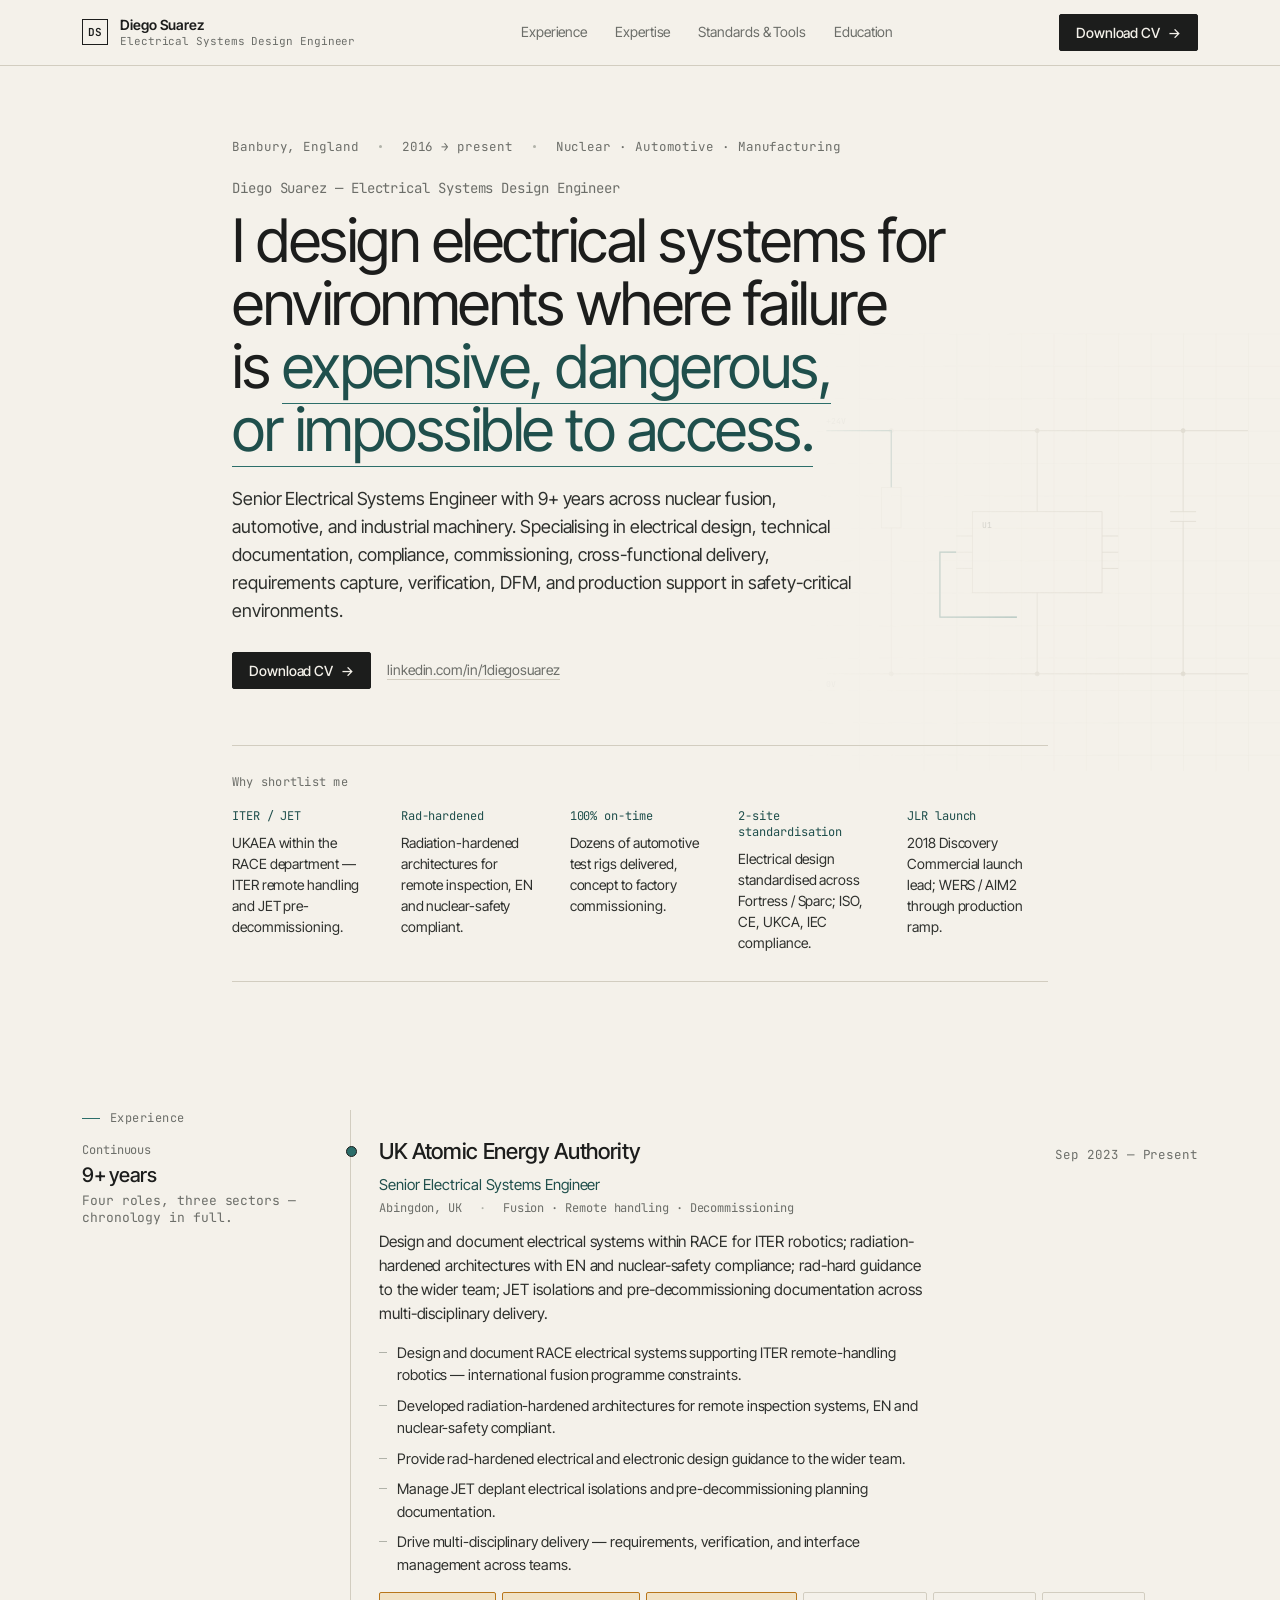
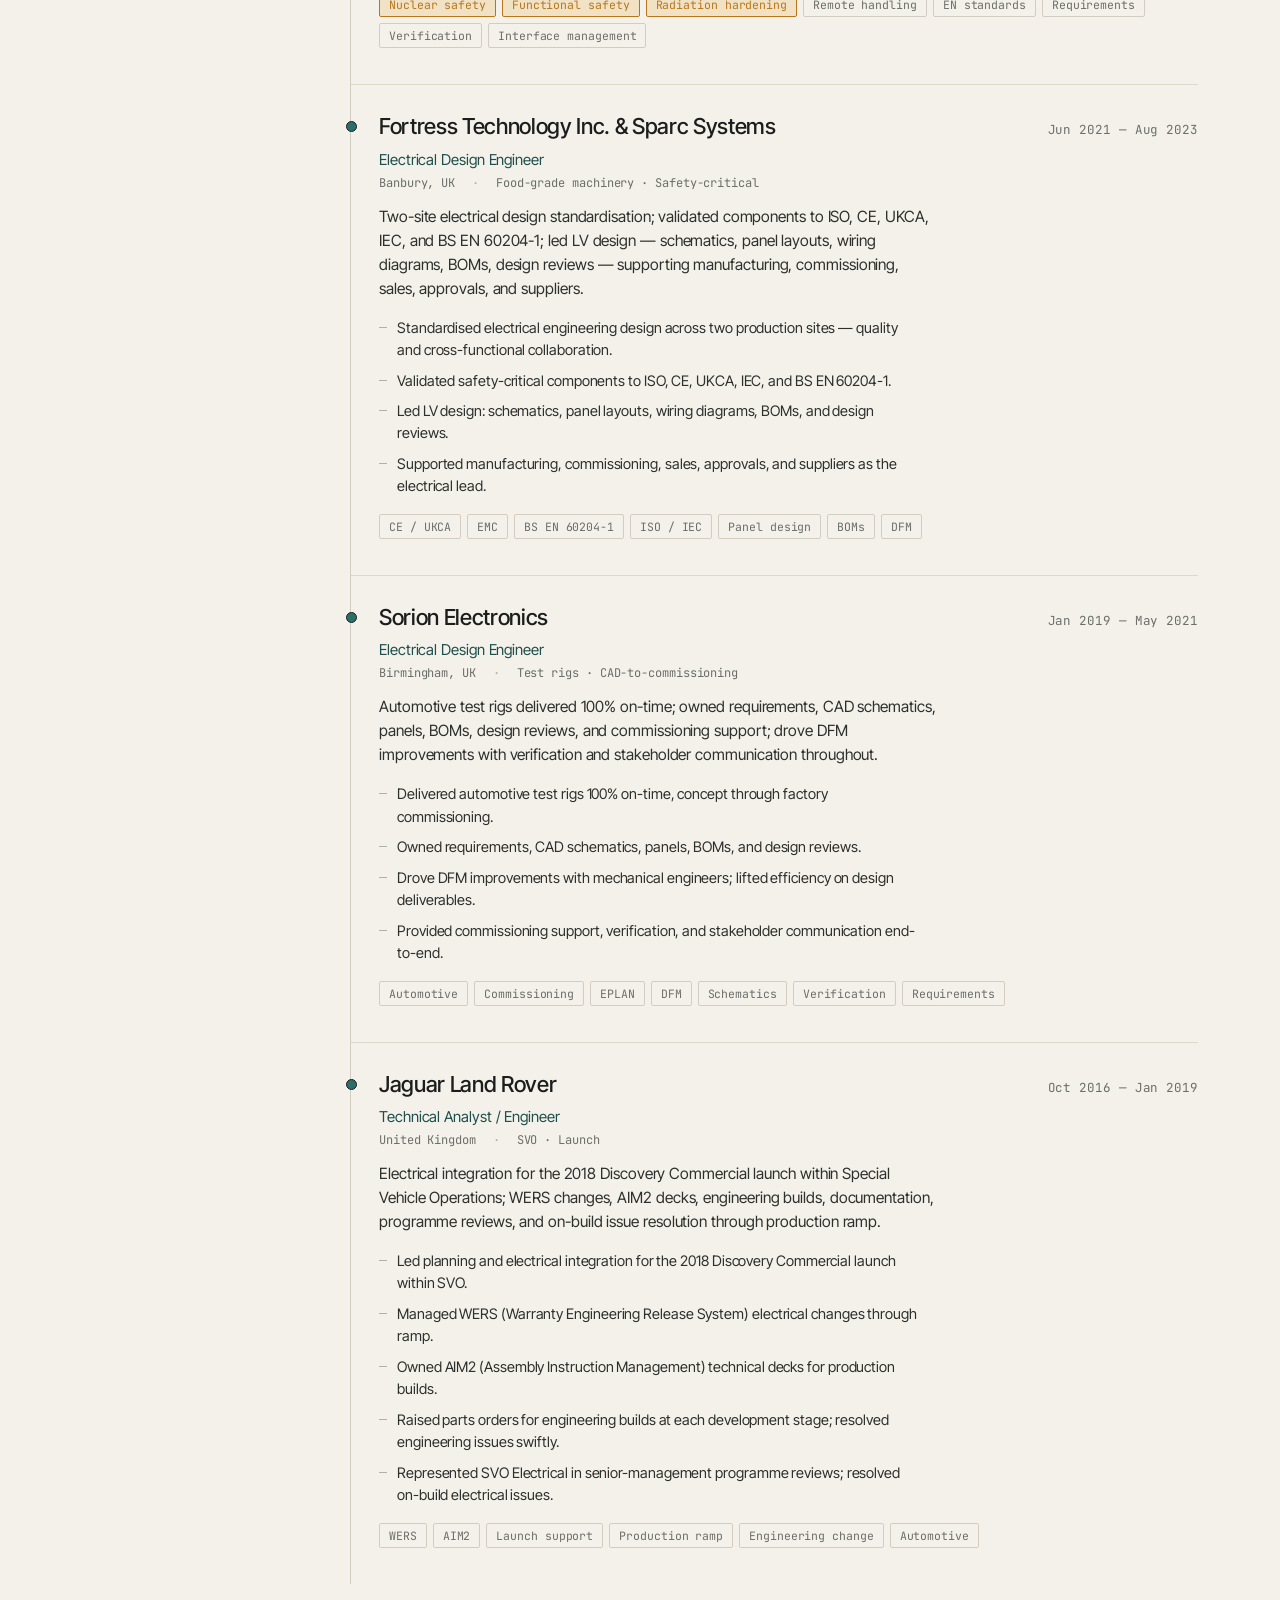
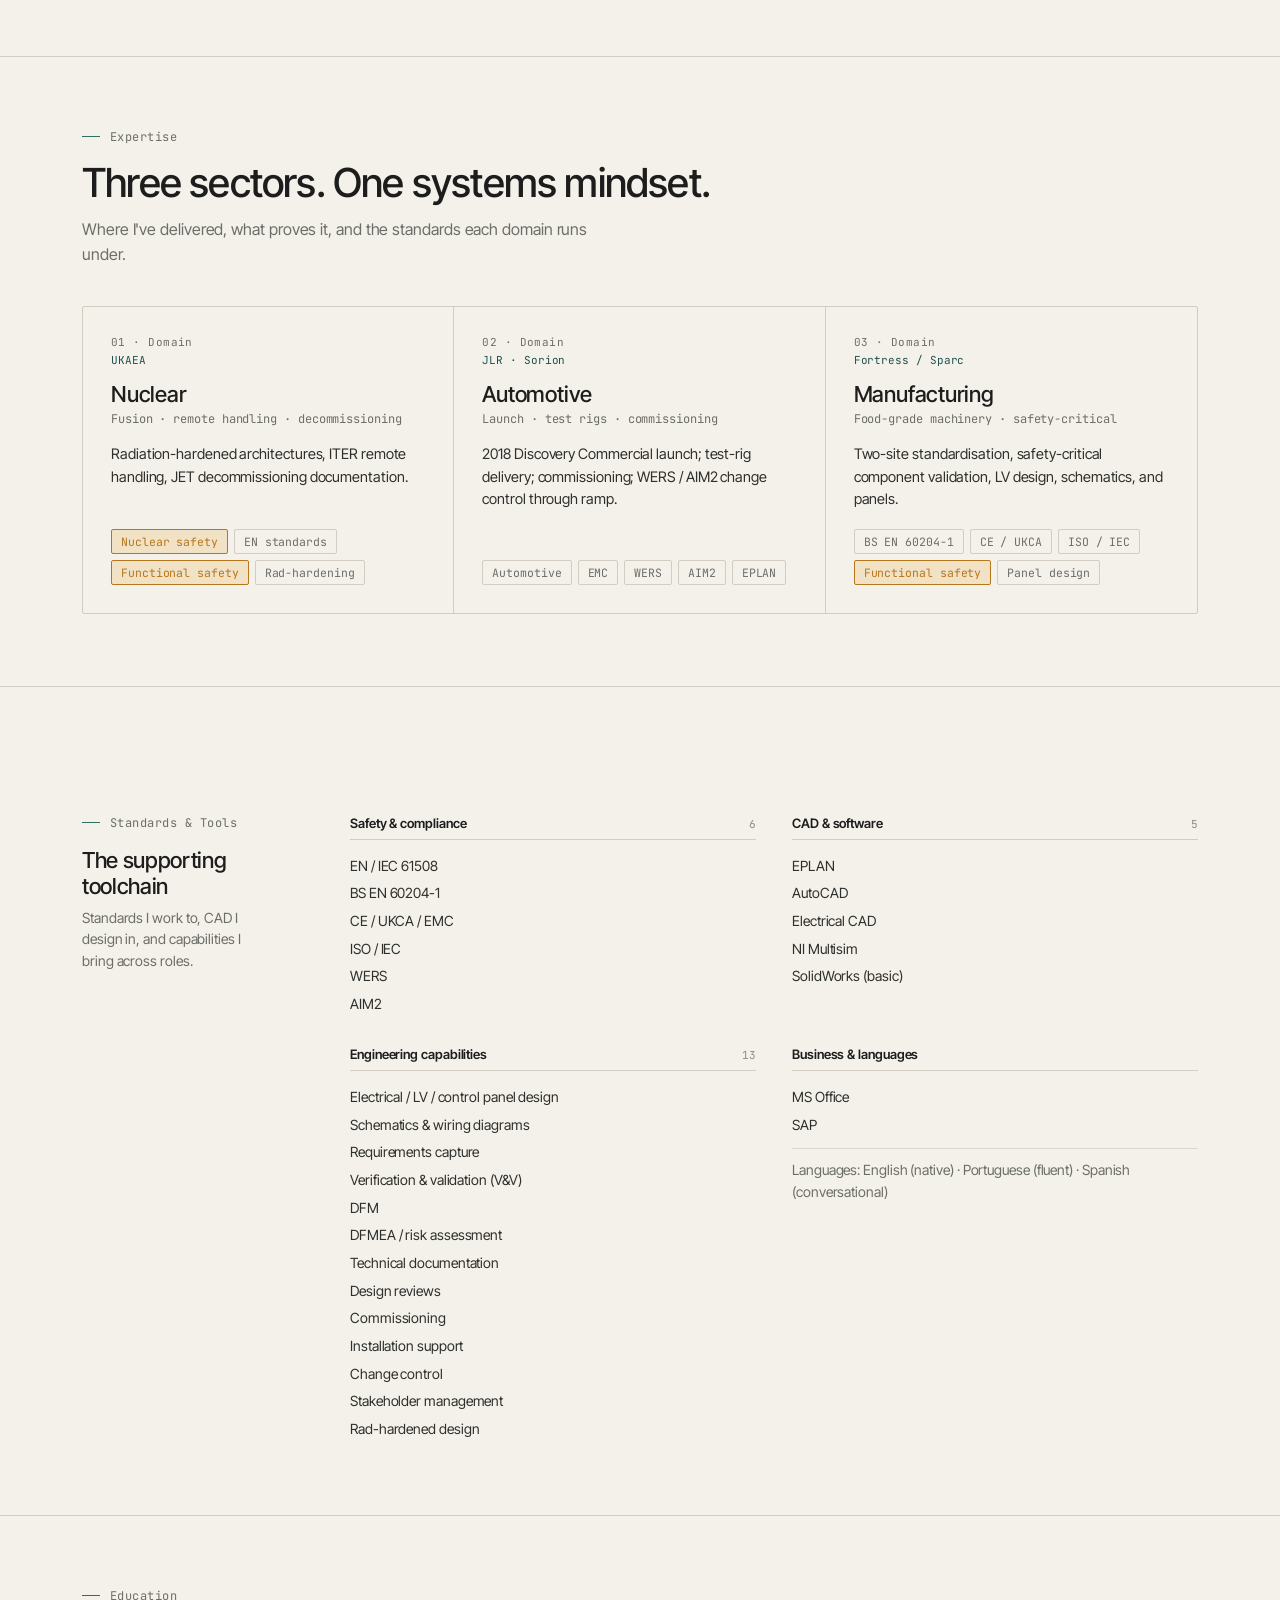
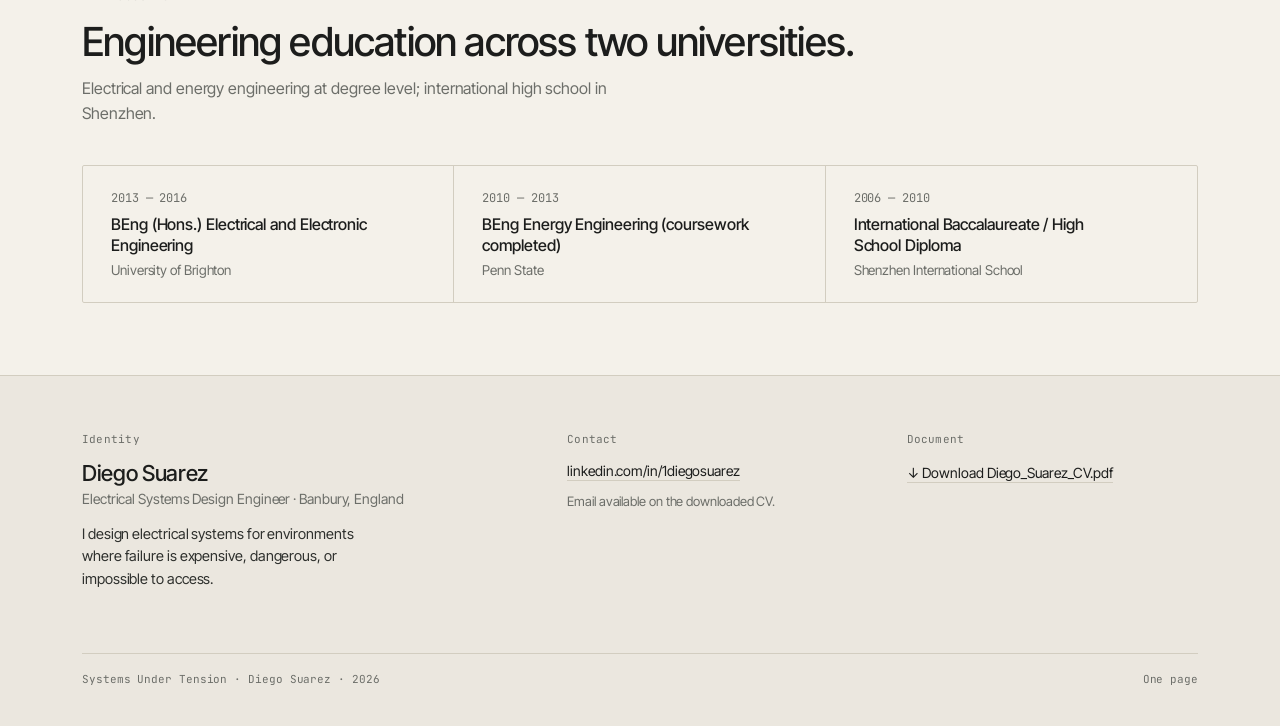
==== index.html @ fe61a4ec "Initial CV site — port of Systems Under Tension prototype Static one-page CV ported from a Claude De" ====
<!DOCTYPE html>
<html lang="en">
<head>
<meta charset="UTF-8">
<meta name="viewport" content="width=device-width, initial-scale=1">
<title>Diego Suarez · Senior Electrical Design Engineer</title>
<meta name="description" content="Diego Suarez — Electrical Systems Design Engineer. 9+ years across nuclear fusion, automotive, and industrial machinery.">
<link rel="preconnect" href="https://fonts.googleapis.com">
<link rel="preconnect" href="https://fonts.gstatic.com" crossorigin>
<link href="https://fonts.googleapis.com/css2?family=Inter+Tight:wght@400;500;600&family=JetBrains+Mono:wght@400;500&display=swap" rel="stylesheet">
<link rel="stylesheet" href="styles.css">
</head>
<body>

<header class="header">
  <div class="header-inner">
    <a href="#top" class="brand" data-jump="top" style="text-decoration:none">
      <div class="brand-mark">DS</div>
      <div class="brand-text">
        <div class="brand-name">Diego Suarez</div>
        <div class="brand-sub">Electrical Systems Design Engineer</div>
      </div>
    </a>
    <nav class="nav-links" aria-label="Sections">
      <a href="#experience" data-jump="experience">Experience</a>
      <a href="#expertise" data-jump="expertise">Expertise</a>
      <a href="#toolchain" data-jump="toolchain">Standards &amp; Tools</a>
      <a href="#education" data-jump="education">Education</a>
    </nav>
    <div class="header-cta">
      <a class="btn" href="Diego_Suarez_CV.pdf" download="Diego_Suarez_CV.pdf">
        Download CV <span class="arrow">→</span>
      </a>
    </div>
  </div>
</header>

<section id="top" class="hero">
  <div class="hero-bg">
    <svg viewBox="0 0 600 540" preserveAspectRatio="xMidYMid meet" aria-hidden="true">
      <defs>
        <pattern id="sg" width="40" height="40" patternUnits="userSpaceOnUse">
          <path d="M 40 0 L 0 0 0 40" fill="none" stroke="var(--rule)" stroke-width="0.5"></path>
        </pattern>
      </defs>
      <rect width="600" height="540" fill="url(#sg)" opacity="0.7"></rect>

      <g fill="none" stroke="var(--rule)" stroke-width="1">
        <line x1="40" y1="120" x2="560" y2="120"></line>
        <line x1="40" y1="420" x2="560" y2="420"></line>

        <!-- IC -->
        <rect x="220" y="220" width="160" height="100"></rect>
        <line x1="300" y1="120" x2="300" y2="220"></line>
        <line x1="300" y1="320" x2="300" y2="420"></line>
        <line x1="220" y1="250" x2="200" y2="250"></line>
        <line x1="380" y1="250" x2="400" y2="250"></line>
        <line x1="220" y1="270" x2="200" y2="270"></line>
        <line x1="380" y1="270" x2="400" y2="270"></line>
        <line x1="220" y1="290" x2="200" y2="290"></line>
        <line x1="380" y1="290" x2="400" y2="290"></line>

        <!-- Resistor -->
        <line x1="120" y1="120" x2="120" y2="190"></line>
        <rect x="108" y="190" width="24" height="50"></rect>
        <line x1="120" y1="240" x2="120" y2="420"></line>

        <!-- Capacitor -->
        <line x1="480" y1="120" x2="480" y2="220"></line>
        <line x1="464" y1="220" x2="496" y2="220"></line>
        <line x1="464" y1="232" x2="496" y2="232"></line>
        <line x1="480" y1="232" x2="480" y2="420"></line>

        <!-- Junction dots -->
        <circle cx="120" cy="120" r="2.5" fill="var(--rule)"></circle>
        <circle cx="120" cy="420" r="2.5" fill="var(--rule)"></circle>
        <circle cx="300" cy="120" r="2.5" fill="var(--rule)"></circle>
        <circle cx="300" cy="420" r="2.5" fill="var(--rule)"></circle>
        <circle cx="480" cy="120" r="2.5" fill="var(--rule)"></circle>
        <circle cx="480" cy="420" r="2.5" fill="var(--rule)"></circle>
      </g>

      <!-- Live trace -->
      <g fill="none" stroke="var(--accent)" stroke-width="1.5">
        <path d="M 40 120 L 120 120 L 120 190" stroke-dasharray="280" stroke-dashoffset="280">
          <animate attributeName="stroke-dashoffset" from="280" to="0" dur="1.6s" fill="freeze" begin="0.4s"></animate>
        </path>
        <path d="M 200 270 L 180 270 L 180 350 L 300 350" stroke-dasharray="240" stroke-dashoffset="240">
          <animate attributeName="stroke-dashoffset" from="240" to="0" dur="1.6s" fill="freeze" begin="1s"></animate>
        </path>
      </g>

      <g font-family="var(--mono)" font-size="10" fill="var(--muted-2)">
        <text x="40" y="112">+24V</text>
        <text x="40" y="436">0V</text>
        <text x="232" y="240">U1</text>
      </g>
    </svg>
  </div>

  <div class="shell hero-inner">
    <div class="hero-meta">
      <span>Banbury, England</span>
      <span>2016 → present</span>
      <span>Nuclear · Automotive · Manufacturing</span>
    </div>

    <div class="hero-name">Diego Suarez — Electrical Systems Design Engineer</div>

    <h1 class="hero-title">
      I design electrical systems for environments where failure is <em>expensive, dangerous, or impossible to access.</em>
    </h1>

    <p class="hero-summary">Senior Electrical Systems Engineer with 9+ years across nuclear fusion, automotive, and industrial machinery. Specialising in electrical design, technical documentation, compliance, commissioning, cross-functional delivery, requirements capture, verification, DFM, and production support in safety-critical environments.</p>

    <div class="hero-actions">
      <a class="btn" href="Diego_Suarez_CV.pdf" download="Diego_Suarez_CV.pdf">
        Download CV <span class="arrow">→</span>
      </a>
      <div class="contact">
        <a href="https://linkedin.com/in/1diegosuarez" target="_blank" rel="noopener noreferrer">linkedin.com/in/1diegosuarez</a>
      </div>
    </div>

    <div class="highlights">
      <div class="highlights-label">Why shortlist me</div>
      <div class="highlights-grid">
        <div class="highlight">
          <div class="h-key">ITER / JET</div>
          <div class="h-val">UKAEA within the RACE department — ITER remote handling and JET pre-decommissioning.</div>
        </div>
        <div class="highlight">
          <div class="h-key">Rad-hardened</div>
          <div class="h-val">Radiation-hardened architectures for remote inspection, EN and nuclear-safety compliant.</div>
        </div>
        <div class="highlight">
          <div class="h-key">100% on-time</div>
          <div class="h-val">Dozens of automotive test rigs delivered, concept to factory commissioning.</div>
        </div>
        <div class="highlight">
          <div class="h-key">2-site standardisation</div>
          <div class="h-val">Electrical design standardised across Fortress / Sparc; ISO, CE, UKCA, IEC compliance.</div>
        </div>
        <div class="highlight">
          <div class="h-key">JLR launch</div>
          <div class="h-val">2018 Discovery Commercial launch lead; WERS / AIM2 through production ramp.</div>
        </div>
      </div>
    </div>
  </div>
</section>

<section id="experience" class="section">
  <div class="shell">
    <div class="experience-grid">
      <aside class="experience-side">
        <div class="eyebrow">Experience</div>
        <div class="label">Continuous</div>
        <div class="total" style="font-size:20px">9+ years</div>
        <div class="range">Four roles, three sectors — chronology in full.</div>
      </aside>

      <div class="timeline">

        <article class="role">
          <div class="role-head">
            <div class="role-employer">UK Atomic Energy Authority</div>
            <div class="role-dates">Sep 2023 — Present</div>
          </div>
          <div class="role-title">Senior Electrical Systems Engineer</div>
          <div class="role-meta">
            <span>Abingdon, UK</span>
            <span class="sep">·</span>
            <span>Fusion · Remote handling · Decommissioning</span>
          </div>
          <p class="role-summary">Design and document electrical systems within RACE for ITER robotics; radiation-hardened architectures with EN and nuclear-safety compliance; rad-hard guidance to the wider team; JET isolations and pre-decommissioning documentation across multi-disciplinary delivery.</p>
          <ul class="role-bullets">
            <li>Design and document RACE electrical systems supporting ITER remote-handling robotics — international fusion programme constraints.</li>
            <li>Developed radiation-hardened architectures for remote inspection systems, EN and nuclear-safety compliant.</li>
            <li>Provide rad-hardened electrical and electronic design guidance to the wider team.</li>
            <li>Manage JET deplant electrical isolations and pre-decommissioning planning documentation.</li>
            <li>Drive multi-disciplinary delivery — requirements, verification, and interface management across teams.</li>
          </ul>
          <div class="role-tags">
            <span class="tag amber">Nuclear safety</span>
            <span class="tag amber">Functional safety</span>
            <span class="tag amber">Radiation hardening</span>
            <span class="tag">Remote handling</span>
            <span class="tag">EN standards</span>
            <span class="tag">Requirements</span>
            <span class="tag">Verification</span>
            <span class="tag">Interface management</span>
          </div>
        </article>

        <article class="role">
          <div class="role-head">
            <div class="role-employer">Fortress Technology Inc. &amp; Sparc Systems</div>
            <div class="role-dates">Jun 2021 — Aug 2023</div>
          </div>
          <div class="role-title">Electrical Design Engineer</div>
          <div class="role-meta">
            <span>Banbury, UK</span>
            <span class="sep">·</span>
            <span>Food-grade machinery · Safety-critical</span>
          </div>
          <p class="role-summary">Two-site electrical design standardisation; validated components to ISO, CE, UKCA, IEC, and BS EN 60204-1; led LV design — schematics, panel layouts, wiring diagrams, BOMs, design reviews — supporting manufacturing, commissioning, sales, approvals, and suppliers.</p>
          <ul class="role-bullets">
            <li>Standardised electrical engineering design across two production sites — quality and cross-functional collaboration.</li>
            <li>Validated safety-critical components to ISO, CE, UKCA, IEC, and BS EN 60204-1.</li>
            <li>Led LV design: schematics, panel layouts, wiring diagrams, BOMs, and design reviews.</li>
            <li>Supported manufacturing, commissioning, sales, approvals, and suppliers as the electrical lead.</li>
          </ul>
          <div class="role-tags">
            <span class="tag">CE / UKCA</span>
            <span class="tag">EMC</span>
            <span class="tag">BS EN 60204-1</span>
            <span class="tag">ISO / IEC</span>
            <span class="tag">Panel design</span>
            <span class="tag">BOMs</span>
            <span class="tag">DFM</span>
          </div>
        </article>

        <article class="role">
          <div class="role-head">
            <div class="role-employer">Sorion Electronics</div>
            <div class="role-dates">Jan 2019 — May 2021</div>
          </div>
          <div class="role-title">Electrical Design Engineer</div>
          <div class="role-meta">
            <span>Birmingham, UK</span>
            <span class="sep">·</span>
            <span>Test rigs · CAD-to-commissioning</span>
          </div>
          <p class="role-summary">Automotive test rigs delivered 100% on-time; owned requirements, CAD schematics, panels, BOMs, design reviews, and commissioning support; drove DFM improvements with verification and stakeholder communication throughout.</p>
          <ul class="role-bullets">
            <li>Delivered automotive test rigs 100% on-time, concept through factory commissioning.</li>
            <li>Owned requirements, CAD schematics, panels, BOMs, and design reviews.</li>
            <li>Drove DFM improvements with mechanical engineers; lifted efficiency on design deliverables.</li>
            <li>Provided commissioning support, verification, and stakeholder communication end-to-end.</li>
          </ul>
          <div class="role-tags">
            <span class="tag">Automotive</span>
            <span class="tag">Commissioning</span>
            <span class="tag">EPLAN</span>
            <span class="tag">DFM</span>
            <span class="tag">Schematics</span>
            <span class="tag">Verification</span>
            <span class="tag">Requirements</span>
          </div>
        </article>

        <article class="role">
          <div class="role-head">
            <div class="role-employer">Jaguar Land Rover</div>
            <div class="role-dates">Oct 2016 — Jan 2019</div>
          </div>
          <div class="role-title">Technical Analyst / Engineer</div>
          <div class="role-meta">
            <span>United Kingdom</span>
            <span class="sep">·</span>
            <span>SVO · Launch</span>
          </div>
          <p class="role-summary">Electrical integration for the 2018 Discovery Commercial launch within Special Vehicle Operations; WERS changes, AIM2 decks, engineering builds, documentation, programme reviews, and on-build issue resolution through production ramp.</p>
          <ul class="role-bullets">
            <li>Led planning and electrical integration for the 2018 Discovery Commercial launch within SVO.</li>
            <li>Managed WERS (Warranty Engineering Release System) electrical changes through ramp.</li>
            <li>Owned AIM2 (Assembly Instruction Management) technical decks for production builds.</li>
            <li>Raised parts orders for engineering builds at each development stage; resolved engineering issues swiftly.</li>
            <li>Represented SVO Electrical in senior-management programme reviews; resolved on-build electrical issues.</li>
          </ul>
          <div class="role-tags">
            <span class="tag">WERS</span>
            <span class="tag">AIM2</span>
            <span class="tag">Launch support</span>
            <span class="tag">Production ramp</span>
            <span class="tag">Engineering change</span>
            <span class="tag">Automotive</span>
          </div>
        </article>

      </div>
    </div>
  </div>
</section>

<section id="expertise" class="section">
  <div class="shell">
    <div class="eyebrow">Expertise</div>
    <h2 class="section-title">Three sectors. One systems mindset.</h2>
    <p class="section-lede">Where I've delivered, what proves it, and the standards each domain runs under.</p>

    <div class="expertise-grid">

      <div class="expertise-card">
        <div class="e-num">01 · Domain</div>
        <div class="e-where">UKAEA</div>
        <div class="e-label">Nuclear</div>
        <div class="e-sub">Fusion · remote handling · decommissioning</div>
        <p class="e-proof">Radiation-hardened architectures, ITER remote handling, JET decommissioning documentation.</p>
        <div class="e-tags">
          <span class="tag amber">Nuclear safety</span>
          <span class="tag">EN standards</span>
          <span class="tag amber">Functional safety</span>
          <span class="tag">Rad-hardening</span>
        </div>
      </div>

      <div class="expertise-card">
        <div class="e-num">02 · Domain</div>
        <div class="e-where">JLR · Sorion</div>
        <div class="e-label">Automotive</div>
        <div class="e-sub">Launch · test rigs · commissioning</div>
        <p class="e-proof">2018 Discovery Commercial launch; test-rig delivery; commissioning; WERS / AIM2 change control through ramp.</p>
        <div class="e-tags">
          <span class="tag">Automotive</span>
          <span class="tag">EMC</span>
          <span class="tag">WERS</span>
          <span class="tag">AIM2</span>
          <span class="tag">EPLAN</span>
        </div>
      </div>

      <div class="expertise-card">
        <div class="e-num">03 · Domain</div>
        <div class="e-where">Fortress / Sparc</div>
        <div class="e-label">Manufacturing</div>
        <div class="e-sub">Food-grade machinery · safety-critical</div>
        <p class="e-proof">Two-site standardisation, safety-critical component validation, LV design, schematics, and panels.</p>
        <div class="e-tags">
          <span class="tag">BS EN 60204-1</span>
          <span class="tag">CE / UKCA</span>
          <span class="tag">ISO / IEC</span>
          <span class="tag amber">Functional safety</span>
          <span class="tag">Panel design</span>
        </div>
      </div>

    </div>
  </div>
</section>

<section id="toolchain" class="section">
  <div class="shell">
    <div class="toolchain">
      <aside class="toolchain-side">
        <div class="eyebrow">Standards &amp; Tools</div>
        <h3>The supporting toolchain</h3>
        <p>Standards I work to, CAD I design in, and capabilities I bring across roles.</p>
      </aside>

      <div class="toolchain-grid">
        <div class="tc-block">
          <h4>Safety &amp; compliance <span class="count">6</span></h4>
          <ul>
            <li>EN / IEC 61508</li>
            <li>BS EN 60204-1</li>
            <li>CE / UKCA / EMC</li>
            <li>ISO / IEC</li>
            <li>WERS</li>
            <li>AIM2</li>
          </ul>
        </div>
        <div class="tc-block">
          <h4>CAD &amp; software <span class="count">5</span></h4>
          <ul>
            <li>EPLAN</li>
            <li>AutoCAD</li>
            <li>Electrical CAD</li>
            <li>NI Multisim</li>
            <li>SolidWorks (basic)</li>
          </ul>
        </div>
        <div class="tc-block">
          <h4>Engineering capabilities <span class="count">13</span></h4>
          <ul>
            <li>Electrical / LV / control panel design</li>
            <li>Schematics &amp; wiring diagrams</li>
            <li>Requirements capture</li>
            <li>Verification &amp; validation (V&amp;V)</li>
            <li>DFM</li>
            <li>DFMEA / risk assessment</li>
            <li>Technical documentation</li>
            <li>Design reviews</li>
            <li>Commissioning</li>
            <li>Installation support</li>
            <li>Change control</li>
            <li>Stakeholder management</li>
            <li>Rad-hardened design</li>
          </ul>
        </div>
        <div class="tc-block">
          <h4>Business &amp; languages</h4>
          <ul>
            <li>MS Office</li>
            <li>SAP</li>
            <li style="margin-top:10px;padding-top:10px;border-top:1px solid var(--rule-soft);color:var(--muted)">
              Languages: English (native) · Portuguese (fluent) · Spanish (conversational)
            </li>
          </ul>
        </div>
      </div>
    </div>
  </div>
</section>

<section id="education" class="section">
  <div class="shell">
    <div class="eyebrow">Education</div>
    <h2 class="section-title">Engineering education across two universities.</h2>
    <p class="section-lede">Electrical and energy engineering at degree level; international high school in Shenzhen.</p>

    <div class="education-list">
      <div class="edu">
        <div class="e-span">2013 — 2016</div>
        <div class="e-degree">BEng (Hons.) Electrical and Electronic Engineering</div>
        <div class="e-inst">University of Brighton</div>
      </div>
      <div class="edu">
        <div class="e-span">2010 — 2013</div>
        <div class="e-degree">BEng Energy Engineering (coursework completed)</div>
        <div class="e-inst">Penn State</div>
      </div>
      <div class="edu">
        <div class="e-span">2006 — 2010</div>
        <div class="e-degree">International Baccalaureate / High School Diploma</div>
        <div class="e-inst">Shenzhen International School</div>
      </div>
    </div>
  </div>
</section>

<footer class="footer">
  <div class="shell">
    <div class="footer-grid">
      <div>
        <h6>Identity</h6>
        <div class="f-name">Diego Suarez</div>
        <div class="f-role">Electrical Systems Design Engineer · Banbury, England</div>
        <p class="f-positioning">I design electrical systems for environments where failure is expensive, dangerous, or impossible to access.</p>
      </div>
      <div>
        <h6>Contact</h6>
        <a href="https://linkedin.com/in/1diegosuarez" target="_blank" rel="noopener noreferrer">linkedin.com/in/1diegosuarez</a>
        <div style="font-size:13px;color:var(--muted);margin-top:4px">Email available on the downloaded CV.</div>
      </div>
      <div>
        <h6>Document</h6>
        <a class="f-cta" href="Diego_Suarez_CV.pdf" download="Diego_Suarez_CV.pdf">↓ Download Diego_Suarez_CV.pdf</a>
      </div>
    </div>
    <div class="footer-mark">
      <span>Systems Under Tension · Diego Suarez · 2026</span>
      <span>One page</span>
    </div>
  </div>
</footer>

<script>
(function () {
  var ids = ["top", "experience", "expertise", "toolchain", "education"];
  var navLinks = document.querySelectorAll(".nav-links a");

  function setActive(id) {
    navLinks.forEach(function (a) {
      a.classList.toggle("active", a.getAttribute("href") === "#" + id);
    });
  }

  if ("IntersectionObserver" in window) {
    var obs = new IntersectionObserver(function (entries) {
      entries.forEach(function (e) {
        if (e.isIntersecting) setActive(e.target.id);
      });
    }, { rootMargin: "-30% 0px -55% 0px", threshold: 0 });
    ids.forEach(function (id) {
      var el = document.getElementById(id);
      if (el) obs.observe(el);
    });
  }

  document.querySelectorAll("[data-jump]").forEach(function (link) {
    link.addEventListener("click", function (ev) {
      var id = link.getAttribute("data-jump");
      var el = document.getElementById(id);
      if (!el) return;
      ev.preventDefault();
      var top = el.getBoundingClientRect().top + window.scrollY - 80;
      window.scrollTo({ top: top, behavior: "smooth" });
    });
  });
})();
</script>

</body>
</html>
---- styles.css ----
/* ============================================
   SYSTEMS UNDER TENSION — Diego Suarez
   Calmer, recruiter-direct revision.
   ============================================ */

:root {
  --bg: #f4f1ea;
  --surface: #ebe7df;
  --surface-2: #e1ddd2;
  --rule: #d2cdc0;
  --rule-soft: #ddd8cc;
  --ink: #1c1d1c;
  --ink-2: #2e302d;
  --muted: #6c6e69;
  --muted-2: #8a8c84;
  --muted-3: #b0b2a9;

  --accent: #2c6e6a;
  --accent-deep: #1f4f4c;
  --accent-soft: #d4e2e0;
  --amber: #b8761b;
  --amber-soft: #f1e2c5;

  --sans: "Inter Tight", "Inter", -apple-system, BlinkMacSystemFont, "Segoe UI", Helvetica, Arial, sans-serif;
  --mono: "JetBrains Mono", "IBM Plex Mono", ui-monospace, Menlo, Consolas, monospace;
}

* { box-sizing: border-box; }

html, body {
  margin: 0; padding: 0;
  background: var(--bg);
  color: var(--ink);
  font-family: var(--sans);
  -webkit-font-smoothing: antialiased;
  letter-spacing: -0.005em;
  scroll-behavior: smooth;
  font-size: 16px;
}

@media (prefers-reduced-motion: reduce) {
  html { scroll-behavior: auto; }
  * { animation-duration: 0.001ms !important; transition-duration: 0.001ms !important; }
}

a { color: inherit; }
button { font-family: inherit; }
::selection { background: var(--accent); color: #fff; }

.shell { width: 100%; max-width: 1180px; margin: 0 auto; padding: 0 32px; }
@media (max-width: 768px) { .shell { padding: 0 20px; } }

.section { padding: 72px 0; position: relative; }
.section + .section { border-top: 1px solid var(--rule); }
@media (max-width: 768px) { .section { padding: 48px 0; } }

.eyebrow {
  font-family: var(--mono);
  font-size: 12px;
  letter-spacing: 0.04em;
  color: var(--muted);
  margin-bottom: 16px;
  display: flex;
  align-items: center;
  gap: 10px;
}
.eyebrow::before {
  content: "";
  width: 18px; height: 1px;
  background: var(--accent);
  flex-shrink: 0;
}

.section-title {
  font-size: clamp(28px, 3.2vw, 40px);
  font-weight: 500;
  letter-spacing: -0.02em;
  line-height: 1.1;
  margin: 0 0 12px;
  text-wrap: balance;
}

.section-lede {
  color: var(--muted);
  font-size: 16px;
  line-height: 1.55;
  max-width: 60ch;
  margin: 0 0 40px;
}

/* ----- Header ----- */
.header {
  position: sticky; top: 0; z-index: 50;
  background: rgba(244,241,234,0.94);
  backdrop-filter: saturate(140%) blur(8px);
  border-bottom: 1px solid var(--rule);
}
.header-inner {
  display: flex; align-items: center; justify-content: space-between;
  max-width: 1180px; margin: 0 auto;
  padding: 14px 32px;
  gap: 24px;
}
@media (max-width: 768px) { .header-inner { padding: 12px 20px; } }

.brand { display: flex; align-items: center; gap: 12px; }
.brand-mark {
  width: 26px; height: 26px;
  border: 1px solid var(--ink);
  display: grid; place-items: center;
  font-family: var(--mono);
  font-size: 11px; font-weight: 600;
  letter-spacing: 0.02em;
  background: var(--bg);
}
.brand-text { line-height: 1.15; }
.brand-name { font-size: 14px; font-weight: 600; }
.brand-sub { font-family: var(--mono); font-size: 11px; color: var(--muted); margin-top: 2px; }

.nav-links { display: flex; gap: 28px; align-items: center; font-size: 14px; }
.nav-links a {
  text-decoration: none; color: var(--muted);
  transition: color 160ms ease;
  position: relative;
  padding-bottom: 2px;
}
.nav-links a:hover { color: var(--ink); }
.nav-links a.active { color: var(--ink); }
.nav-links a.active::after {
  content: ""; position: absolute; left: 0; right: 0; bottom: -3px;
  height: 1px; background: var(--accent);
}
@media (max-width: 900px) { .nav-links { display: none; } }

.header-cta { display: flex; gap: 10px; align-items: center; }

.btn {
  display: inline-flex; align-items: center; gap: 8px;
  border: 1px solid var(--ink);
  background: var(--ink);
  color: var(--bg);
  font-size: 14px;
  font-weight: 500;
  padding: 9px 16px;
  cursor: pointer;
  text-decoration: none;
  transition: background 160ms ease, color 160ms ease;
  border-radius: 2px;
}
.btn:hover { background: var(--bg); color: var(--ink); }
.btn .arrow { display: inline-block; transition: transform 160ms ease; }
.btn:hover .arrow { transform: translateX(2px); }

/* ----- Hero ----- */
.hero { padding: 72px 0 56px; position: relative; }
@media (max-width: 768px) { .hero { padding: 48px 0 36px; } }

.hero-bg {
  position: absolute;
  top: 0; right: 0; bottom: 0;
  width: 38%;
  pointer-events: none;
  opacity: 0.55;
  mask-image: linear-gradient(to left, black 30%, transparent 100%);
  -webkit-mask-image: linear-gradient(to left, black 30%, transparent 100%);
}
.hero-bg svg { width: 100%; height: 100%; }
@media (max-width: 900px) { .hero-bg { display: none; } }

.hero-inner { position: relative; z-index: 1; max-width: 880px; }

.hero-meta {
  display: flex; flex-wrap: wrap; gap: 12px 20px;
  font-family: var(--mono);
  font-size: 12.5px;
  color: var(--muted);
  margin-bottom: 24px;
}
.hero-meta span { display: inline-flex; align-items: center; gap: 8px; }
.hero-meta span + span::before {
  content: ""; width: 3px; height: 3px; border-radius: 50%;
  background: var(--muted-3);
  margin-right: 12px;
}

.hero-name { font-size: 14px; color: var(--muted); margin-bottom: 12px; font-family: var(--mono); }

.hero-title {
  font-size: clamp(36px, 5vw, 60px);
  font-weight: 400;
  letter-spacing: -0.025em;
  line-height: 1.05;
  margin: 0 0 24px;
  max-width: 22ch;
  text-wrap: balance;
}
.hero-title em {
  font-style: normal;
  color: var(--accent-deep);
  border-bottom: 1px solid var(--accent);
  padding-bottom: 1px;
}

.hero-summary {
  font-size: 18px;
  line-height: 1.55;
  color: var(--ink-2);
  max-width: 62ch;
  margin: 0 0 28px;
}

.hero-actions { display: flex; gap: 12px; flex-wrap: wrap; align-items: center; }
.hero-actions .contact {
  margin-left: 4px;
  font-size: 14px;
  color: var(--muted);
  display: inline-flex;
  gap: 18px;
  flex-wrap: wrap;
}
.hero-actions .contact a {
  text-decoration: none;
  border-bottom: 1px solid var(--rule);
  padding-bottom: 1px;
  transition: color 160ms ease, border-color 160ms ease;
}
.hero-actions .contact a:hover { color: var(--ink); border-color: var(--ink); }

/* ----- Highlights strip ----- */
.highlights {
  margin-top: 56px;
  padding: 28px 0;
  border-top: 1px solid var(--rule);
  border-bottom: 1px solid var(--rule);
}
.highlights-label {
  font-family: var(--mono);
  font-size: 12px;
  color: var(--muted);
  margin-bottom: 18px;
  letter-spacing: 0.02em;
}
.highlights-grid {
  display: grid;
  grid-template-columns: repeat(5, 1fr);
  gap: 28px;
}
@media (max-width: 1000px) { .highlights-grid { grid-template-columns: repeat(2, 1fr); gap: 24px; } }
@media (max-width: 520px) { .highlights-grid { grid-template-columns: 1fr; gap: 20px; } }

.highlight .h-key {
  font-family: var(--mono);
  font-size: 12px;
  color: var(--accent-deep);
  margin-bottom: 8px;
}
.highlight .h-val {
  font-size: 14px;
  line-height: 1.5;
  color: var(--ink-2);
  max-width: 32ch;
}

/* ----- Experience timeline ----- */
.experience-grid {
  display: grid;
  grid-template-columns: 220px 1fr;
  gap: 48px;
  align-items: flex-start;
}
@media (max-width: 768px) {
  .experience-grid { grid-template-columns: 1fr; gap: 12px; }
}

.experience-side {
  position: sticky; top: 100px;
}
.experience-side .label { font-family: var(--mono); font-size: 12px; color: var(--muted); margin-bottom: 6px; }
.experience-side .total { font-size: 32px; font-weight: 500; line-height: 1.1; letter-spacing: -0.015em; }
.experience-side .range { font-family: var(--mono); font-size: 13px; color: var(--muted); margin-top: 6px; }
@media (max-width: 768px) { .experience-side { position: static; } }

.timeline {
  border-left: 1px solid var(--rule);
  padding-left: 0;
}
.role {
  position: relative;
  padding: 28px 0 36px 28px;
  border-bottom: 1px solid var(--rule-soft);
}
.role:last-child { border-bottom: none; }
.role::before {
  content: "";
  position: absolute;
  left: -5px; top: 36px;
  width: 9px; height: 9px;
  border: 1px solid var(--ink);
  background: var(--accent);
  border-radius: 50%;
}

.role-head {
  display: grid;
  grid-template-columns: 1fr auto;
  gap: 4px 16px;
  align-items: baseline;
  margin-bottom: 10px;
}
.role-employer {
  font-size: 22px;
  font-weight: 500;
  letter-spacing: -0.015em;
  line-height: 1.2;
}
.role-dates {
  font-family: var(--mono);
  font-size: 12.5px;
  color: var(--muted);
  white-space: nowrap;
  text-align: right;
}
@media (max-width: 520px) {
  .role-head { grid-template-columns: 1fr; }
  .role-dates { text-align: left; }
}
.role-title {
  font-size: 15px;
  color: var(--accent-deep);
  margin-bottom: 6px;
}
.role-meta {
  font-family: var(--mono);
  font-size: 12px;
  color: var(--muted);
  margin-bottom: 14px;
}
.role-meta .sep { margin: 0 10px; color: var(--muted-3); }

.role-summary {
  font-size: 15.5px;
  line-height: 1.55;
  color: var(--ink-2);
  margin: 0 0 16px;
  max-width: 62ch;
}

.role-bullets { margin: 0; padding: 0; list-style: none; }
.role-bullets li {
  position: relative;
  padding-left: 18px;
  font-size: 14.5px;
  line-height: 1.55;
  color: var(--ink-2);
  margin-bottom: 8px;
  max-width: 68ch;
}
.role-bullets li::before {
  content: "";
  position: absolute;
  left: 0; top: 10px;
  width: 8px; height: 1px;
  background: var(--muted-3);
}

.role-tags { display: flex; flex-wrap: wrap; gap: 6px; margin-top: 16px; }
.tag {
  font-family: var(--mono);
  font-size: 11.5px;
  border: 1px solid var(--rule);
  padding: 4px 9px;
  color: var(--muted);
  background: var(--bg);
  border-radius: 2px;
  white-space: nowrap;
}
.tag.amber { color: var(--amber); border-color: var(--amber); background: var(--amber-soft); }

/* ----- Expertise (consolidated) ----- */
.expertise-grid {
  display: grid;
  grid-template-columns: repeat(3, 1fr);
  gap: 0;
  border: 1px solid var(--rule);
  border-radius: 2px;
  background: var(--bg);
}
.expertise-card {
  padding: 28px;
  border-right: 1px solid var(--rule);
  display: flex; flex-direction: column;
  min-height: 280px;
}
.expertise-card:last-child { border-right: none; }
@media (max-width: 900px) {
  .expertise-grid { grid-template-columns: 1fr; }
  .expertise-card { border-right: none; border-bottom: 1px solid var(--rule); min-height: 0; }
  .expertise-card:last-child { border-bottom: none; }
}

.expertise-card .e-num {
  font-family: var(--mono);
  font-size: 11px;
  color: var(--muted);
  letter-spacing: 0.04em;
}
.expertise-card .e-where {
  font-family: var(--mono);
  font-size: 11px;
  color: var(--accent-deep);
  margin-top: 4px;
}
.expertise-card .e-label {
  font-size: 22px;
  font-weight: 500;
  letter-spacing: -0.01em;
  margin: 14px 0 4px;
}
.expertise-card .e-sub {
  font-family: var(--mono);
  font-size: 12px;
  color: var(--muted);
  margin-bottom: 16px;
}
.expertise-card .e-proof {
  font-size: 14.5px;
  line-height: 1.55;
  color: var(--ink-2);
  margin: 0 0 18px;
}
.expertise-card .e-tags { display: flex; flex-wrap: wrap; gap: 6px; margin-top: auto; }

/* ----- Standards & toolchain split ----- */
.toolchain {
  margin-top: 56px;
  display: grid;
  grid-template-columns: 220px 1fr;
  gap: 48px;
  align-items: flex-start;
}
@media (max-width: 768px) { .toolchain { grid-template-columns: 1fr; gap: 12px; } }

.toolchain-side .label { font-family: var(--mono); font-size: 12px; color: var(--muted); margin-bottom: 6px; }
.toolchain-side h3 { font-size: 22px; font-weight: 500; letter-spacing: -0.015em; margin: 0 0 8px; }
.toolchain-side p { font-size: 14px; color: var(--muted); line-height: 1.55; margin: 0; max-width: 24ch; }

.toolchain-grid {
  display: grid;
  grid-template-columns: repeat(2, 1fr);
  gap: 28px 36px;
}
@media (max-width: 600px) { .toolchain-grid { grid-template-columns: 1fr; } }

.tc-block h4 {
  font-size: 13px;
  font-weight: 600;
  margin: 0 0 12px;
  color: var(--ink);
  padding-bottom: 8px;
  border-bottom: 1px solid var(--rule);
  display: flex;
  align-items: baseline;
  justify-content: space-between;
}
.tc-block h4 .count { font-family: var(--mono); font-size: 11px; color: var(--muted-2); font-weight: 400; }
.tc-block ul { margin: 0; padding: 0; list-style: none; }
.tc-block li {
  font-size: 14px;
  line-height: 1.55;
  color: var(--ink-2);
  padding: 3px 0;
}

/* ----- Education ----- */
.education-list {
  display: grid;
  grid-template-columns: 1fr 1fr 1fr;
  gap: 0;
  border: 1px solid var(--rule);
  border-radius: 2px;
}
.edu {
  padding: 24px 28px;
  border-right: 1px solid var(--rule);
}
.edu:last-child { border-right: none; }
.edu .e-span { font-family: var(--mono); font-size: 12px; color: var(--muted); margin-bottom: 8px; }
.edu .e-degree { font-size: 16px; font-weight: 500; line-height: 1.3; margin-bottom: 6px; max-width: 28ch; }
.edu .e-inst { font-size: 13.5px; color: var(--muted); }
@media (max-width: 768px) {
  .education-list { grid-template-columns: 1fr; }
  .edu { border-right: none; border-bottom: 1px solid var(--rule); }
  .edu:last-child { border-bottom: none; }
}

/* ----- Footer ----- */
.footer {
  padding: 56px 0 40px;
  border-top: 1px solid var(--rule);
  background: var(--surface);
}
.footer-grid {
  display: grid;
  grid-template-columns: 1.5fr 1fr 1fr;
  gap: 48px;
  align-items: flex-start;
}
@media (max-width: 768px) { .footer-grid { grid-template-columns: 1fr; gap: 28px; } }

.footer h6 {
  font-family: var(--mono);
  font-size: 11px;
  color: var(--muted);
  margin: 0 0 14px;
  letter-spacing: 0.02em;
  font-weight: 400;
}
.footer .f-name { font-size: 22px; font-weight: 500; letter-spacing: -0.015em; }
.footer .f-role { font-size: 14px; color: var(--muted); margin-top: 4px; }
.footer .f-positioning { font-size: 14.5px; line-height: 1.55; color: var(--ink-2); margin-top: 16px; max-width: 38ch; }
.footer a {
  font-size: 14px;
  text-decoration: none;
  color: var(--ink);
  display: inline-block;
  border-bottom: 1px solid var(--rule);
  padding-bottom: 1px;
  margin-bottom: 8px;
  transition: color 160ms ease, border-color 160ms ease;
}
.footer a:hover { color: var(--accent-deep); border-color: var(--accent); }
.footer .f-cta { margin-top: 4px; }

.footer-mark {
  margin-top: 48px;
  padding-top: 18px;
  border-top: 1px solid var(--rule);
  display: flex; justify-content: space-between;
  font-family: var(--mono);
  font-size: 11px;
  color: var(--muted);
  flex-wrap: wrap;
  gap: 8px;
}
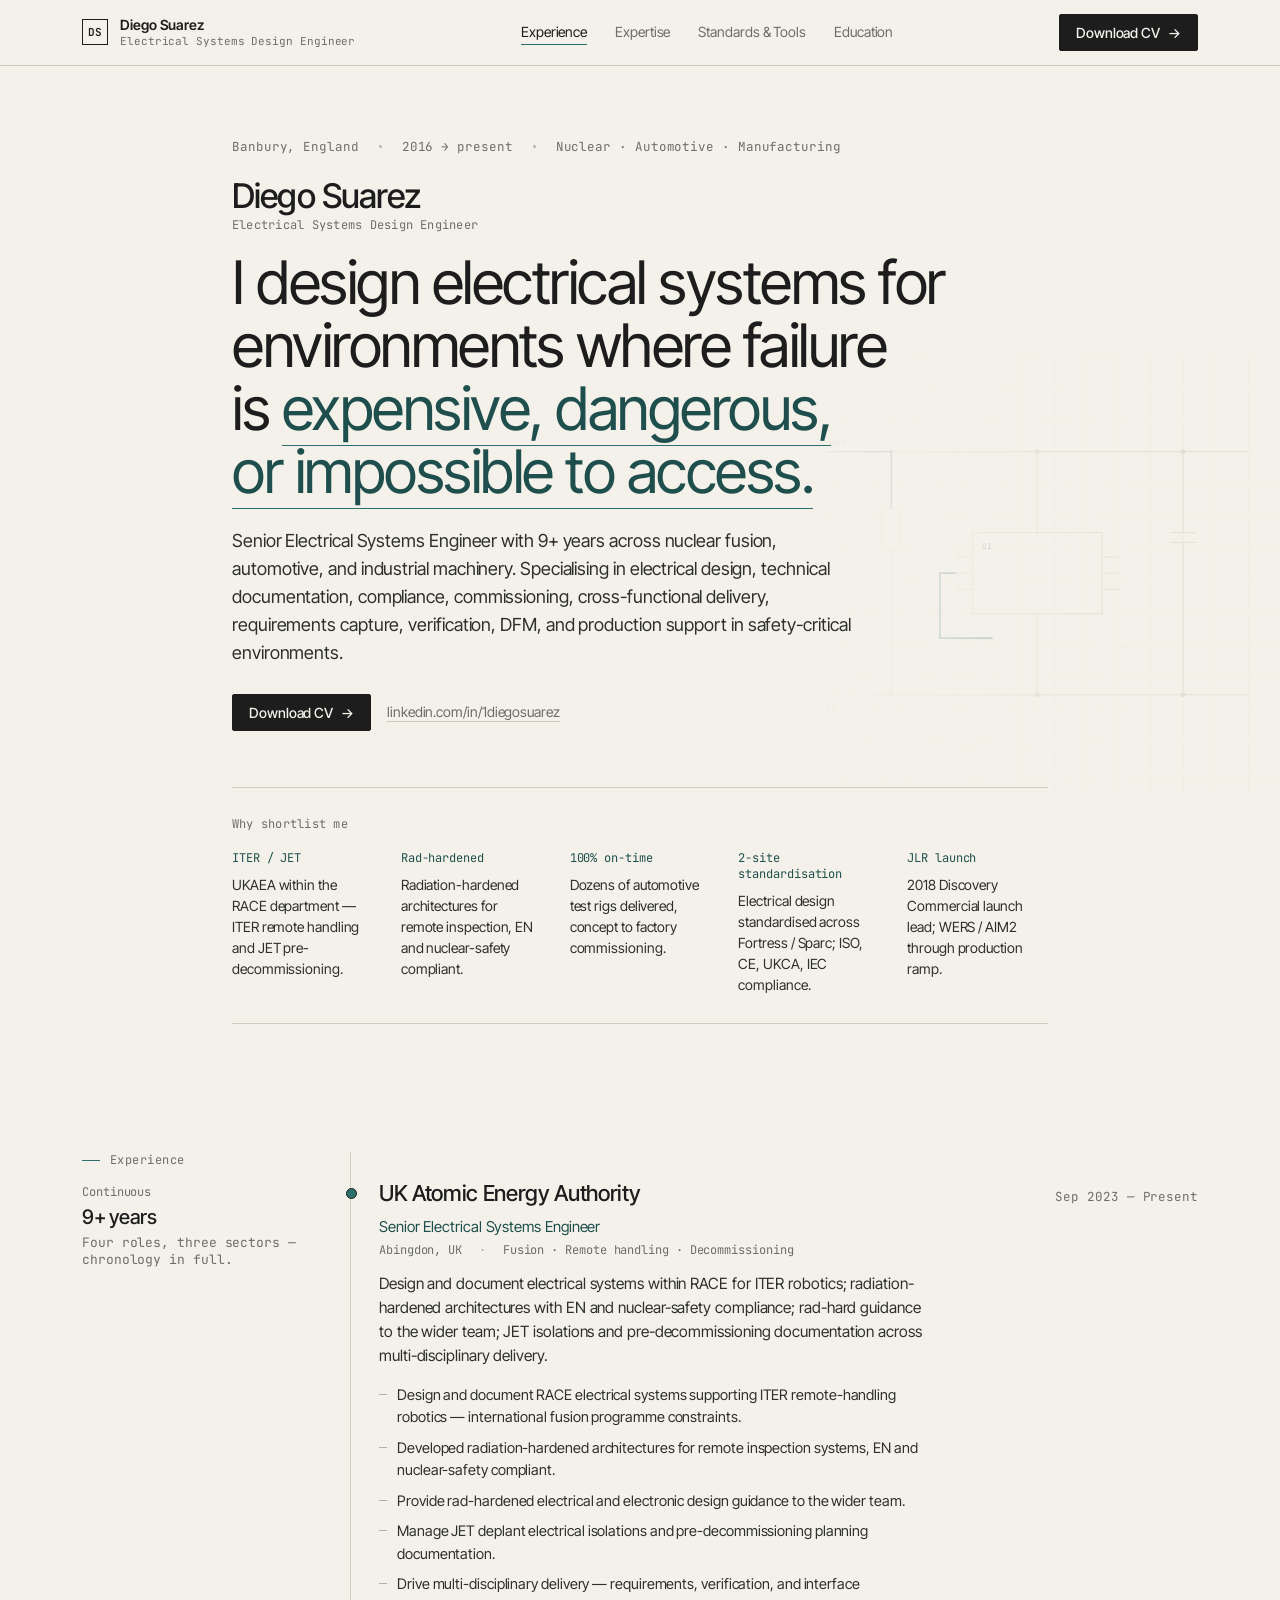
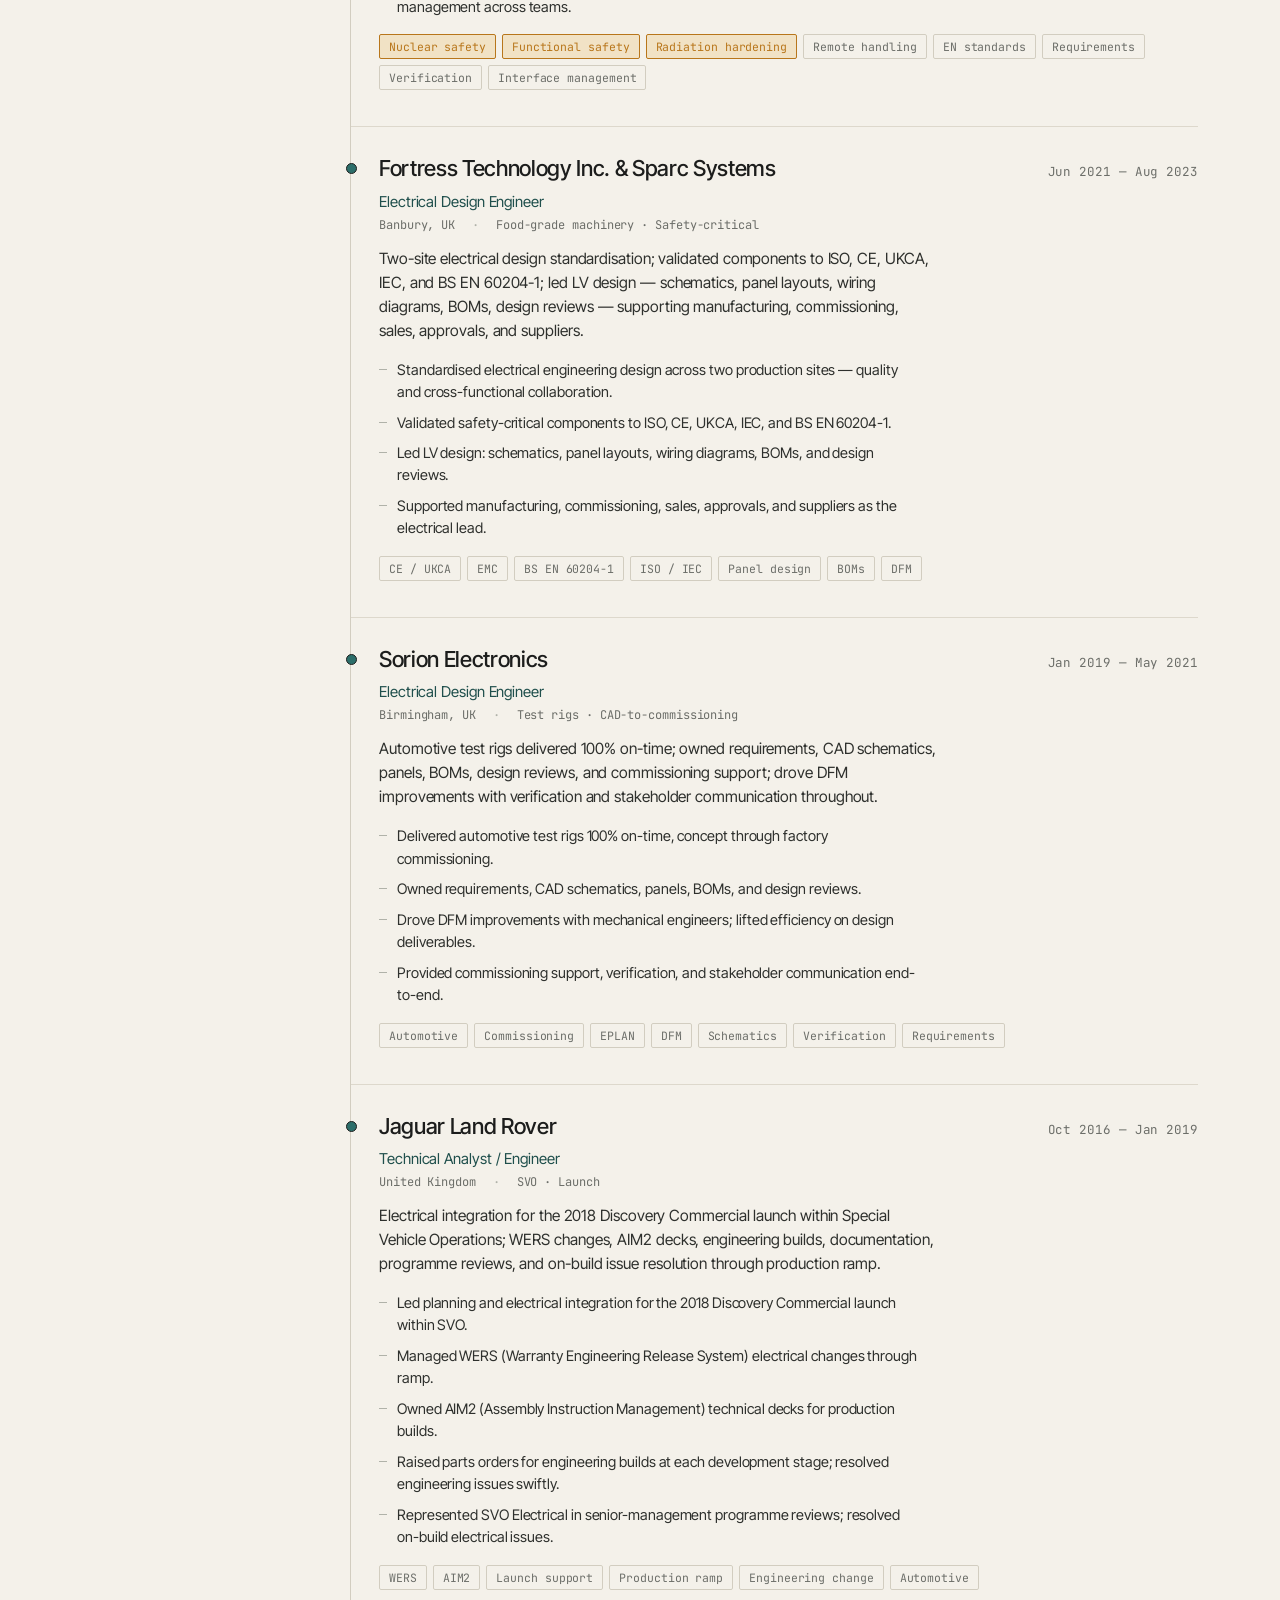
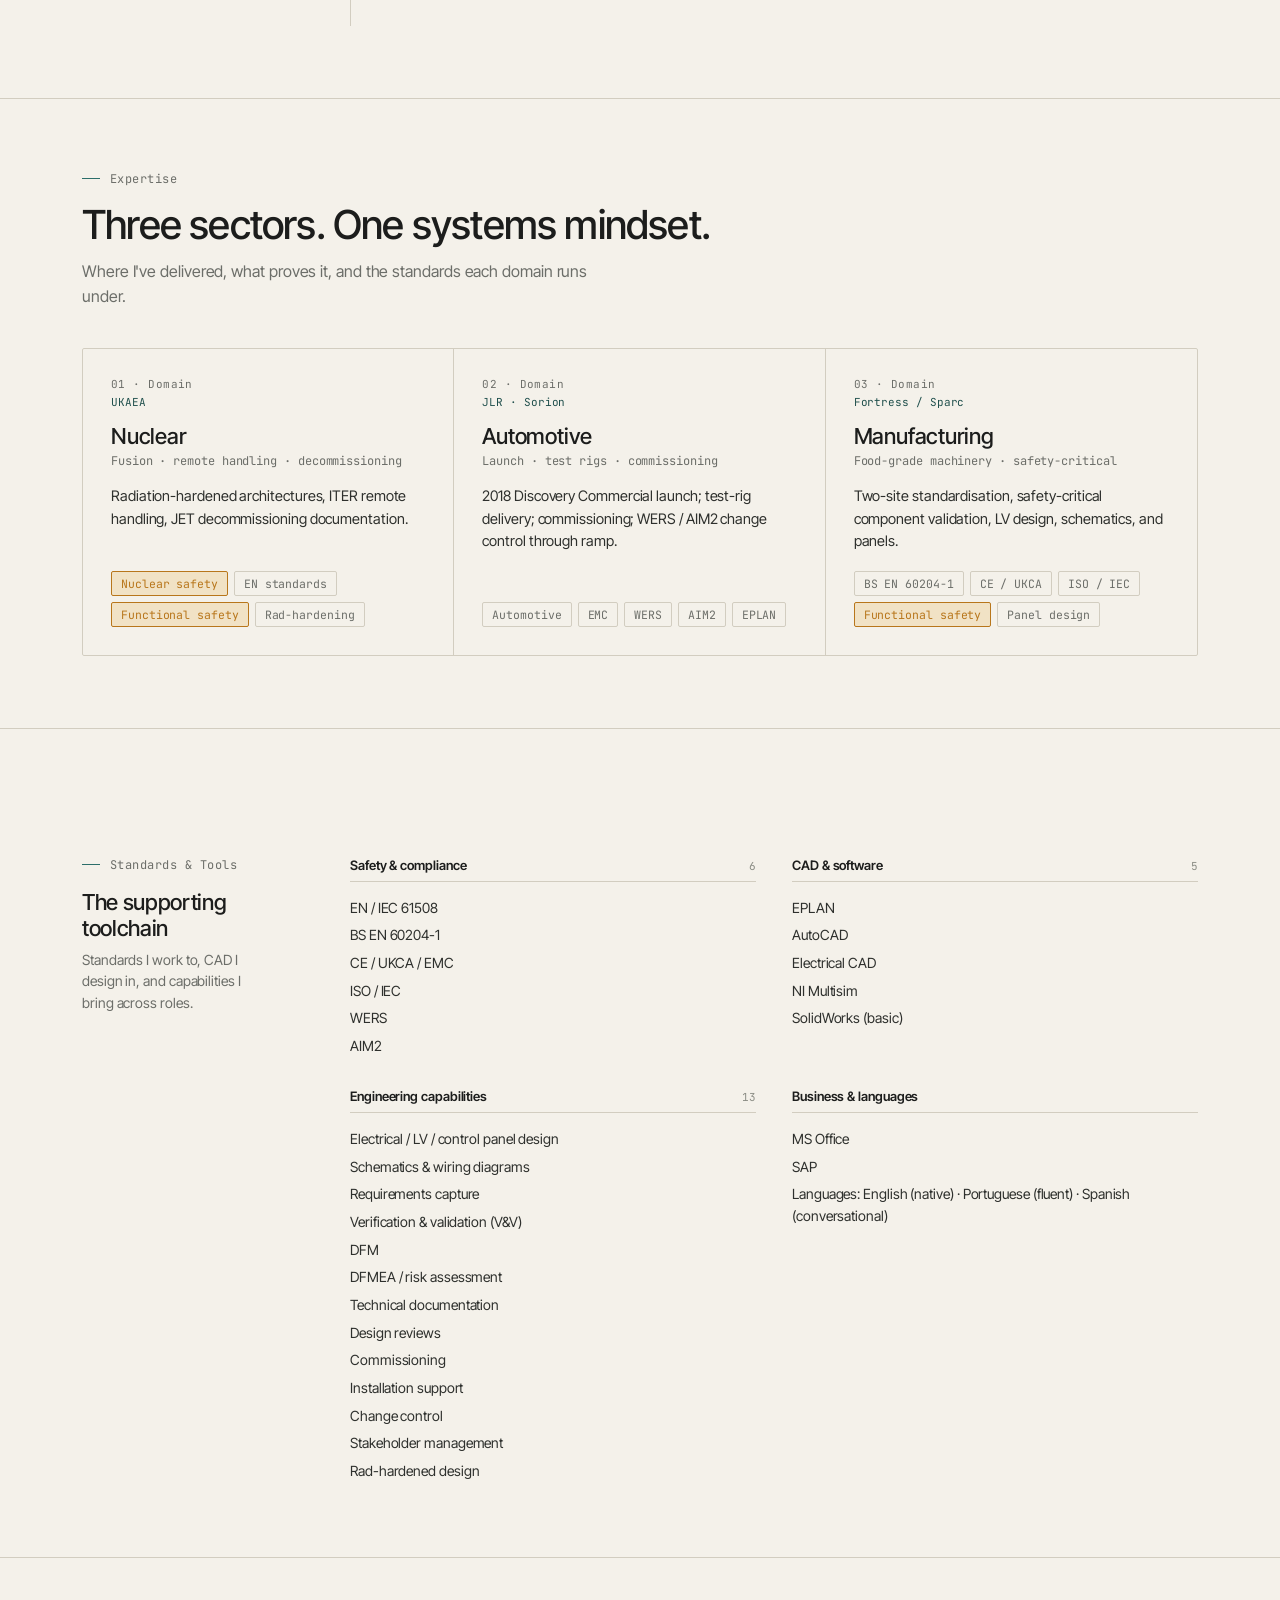
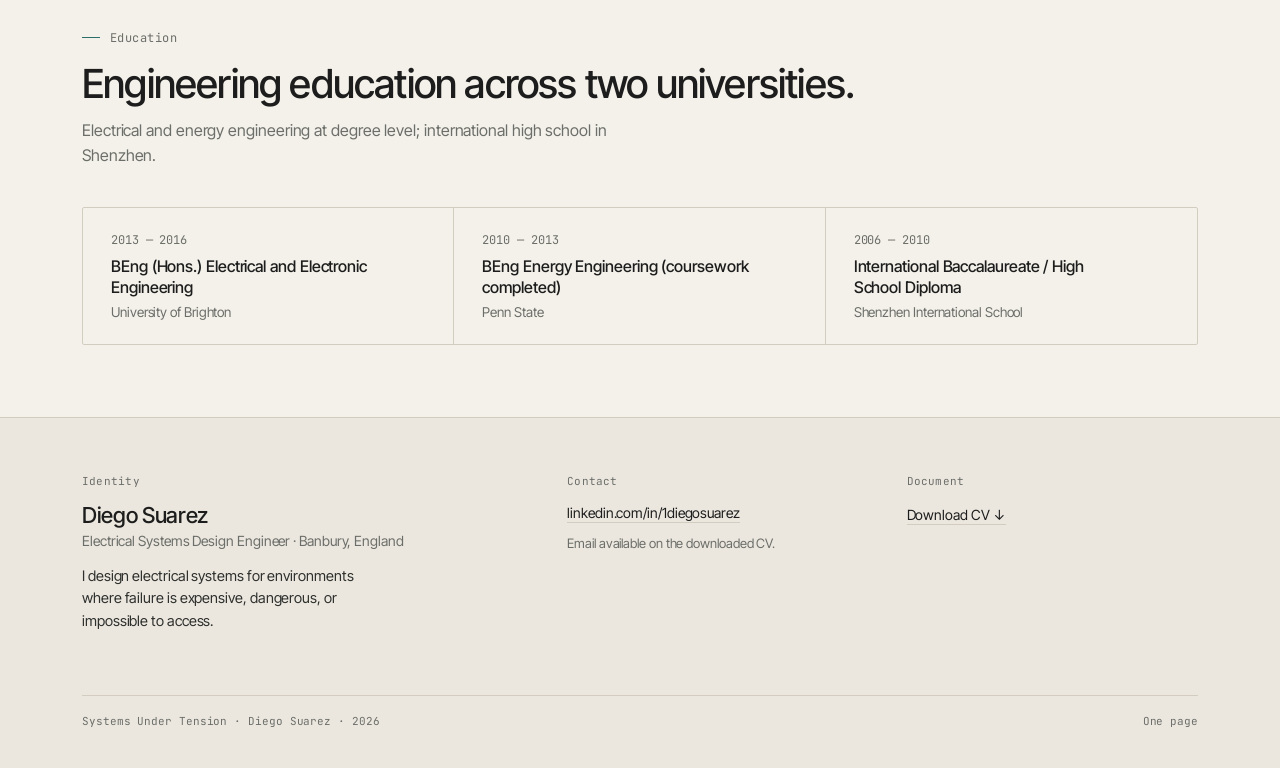
==== commit 49f3390e: "fix static-site regressions and strengthen hero identity" ====
--- a/index.html
+++ b/index.html
@@ -8,13 +8,13 @@
 <link rel="preconnect" href="https://fonts.googleapis.com">
 <link rel="preconnect" href="https://fonts.gstatic.com" crossorigin>
 <link href="https://fonts.googleapis.com/css2?family=Inter+Tight:wght@400;500;600&family=JetBrains+Mono:wght@400;500&display=swap" rel="stylesheet">
-<link rel="stylesheet" href="styles.css">
+<link rel="stylesheet" href="styles.css?v=20260503">
 </head>
 <body>
 
 <header class="header">
   <div class="header-inner">
-    <a href="#top" class="brand" data-jump="top" style="text-decoration:none">
+    <a href="#top" class="brand" data-jump="top">
       <div class="brand-mark">DS</div>
       <div class="brand-text">
         <div class="brand-name">Diego Suarez</div>
@@ -105,7 +105,10 @@
       <span>Nuclear · Automotive · Manufacturing</span>
     </div>
 
-    <div class="hero-name">Diego Suarez — Electrical Systems Design Engineer</div>
+    <div class="hero-name">
+      <span class="hero-person">Diego Suarez</span>
+      <span class="hero-role">Electrical Systems Design Engineer</span>
+    </div>
 
     <h1 class="hero-title">
       I design electrical systems for environments where failure is <em>expensive, dangerous, or impossible to access.</em>
@@ -156,7 +159,7 @@
       <aside class="experience-side">
         <div class="eyebrow">Experience</div>
         <div class="label">Continuous</div>
-        <div class="total" style="font-size:20px">9+ years</div>
+        <div class="total">9+ years</div>
         <div class="range">Four roles, three sectors — chronology in full.</div>
       </aside>
 
@@ -395,7 +398,7 @@
           <ul>
             <li>MS Office</li>
             <li>SAP</li>
-            <li style="margin-top:10px;padding-top:10px;border-top:1px solid var(--rule-soft);color:var(--muted)">
+            <li class="tc-languages">
               Languages: English (native) · Portuguese (fluent) · Spanish (conversational)
             </li>
           </ul>
@@ -443,11 +446,11 @@
       <div>
         <h6>Contact</h6>
         <a href="https://linkedin.com/in/1diegosuarez" target="_blank" rel="noopener noreferrer">linkedin.com/in/1diegosuarez</a>
-        <div style="font-size:13px;color:var(--muted);margin-top:4px">Email available on the downloaded CV.</div>
+        <div class="f-note">Email available on the downloaded CV.</div>
       </div>
       <div>
         <h6>Document</h6>
-        <a class="f-cta" href="Diego_Suarez_CV.pdf" download="Diego_Suarez_CV.pdf">↓ Download Diego_Suarez_CV.pdf</a>
+        <a class="f-cta" href="Diego_Suarez_CV.pdf" download="Diego_Suarez_CV.pdf">Download CV <span class="arrow">↓</span></a>
       </div>
     </div>
     <div class="footer-mark">
@@ -463,8 +466,9 @@
   var navLinks = document.querySelectorAll(".nav-links a");
 
   function setActive(id) {
+    var targetId = id === "top" ? "experience" : id;
     navLinks.forEach(function (a) {
-      a.classList.toggle("active", a.getAttribute("href") === "#" + id);
+      a.classList.toggle("active", a.getAttribute("href") === "#" + targetId);
     });
   }
 
@@ -479,6 +483,17 @@
       if (el) obs.observe(el);
     });
   }
+
+  // Set initial active state for the first real nav section in view.
+  var activeId = null;
+  for (var i = ids.length - 1; i >= 1; i--) {
+    var el = document.getElementById(ids[i]);
+    if (el && el.getBoundingClientRect().top < window.innerHeight * 0.5) {
+      activeId = ids[i];
+      break;
+    }
+  }
+  setActive(activeId || ids[1]);
 
   document.querySelectorAll("[data-jump]").forEach(function (link) {
     link.addEventListener("click", function (ev) {
--- a/styles.css
+++ b/styles.css
@@ -41,6 +41,8 @@
 @media (prefers-reduced-motion: reduce) {
   html { scroll-behavior: auto; }
   * { animation-duration: 0.001ms !important; transition-duration: 0.001ms !important; }
+  .hero-bg svg animate { display: none !important; }
+  .hero-bg svg [stroke-dashoffset] { stroke-dashoffset: 0 !important; }
 }
 
 a { color: inherit; }
@@ -103,7 +105,7 @@
 }
 @media (max-width: 768px) { .header-inner { padding: 12px 20px; } }
 
-.brand { display: flex; align-items: center; gap: 12px; }
+.brand { display: flex; align-items: center; gap: 12px; text-decoration: none; }
 .brand-mark {
   width: 26px; height: 26px;
   border: 1px solid var(--ink);
@@ -114,7 +116,7 @@
   background: var(--bg);
 }
 .brand-text { line-height: 1.15; }
-.brand-name { font-size: 14px; font-weight: 600; }
+.brand-name { font-size: 14px; font-weight: 600; color: var(--ink); }
 .brand-sub { font-family: var(--mono); font-size: 11px; color: var(--muted); margin-top: 2px; }
 
 .nav-links { display: flex; gap: 28px; align-items: center; font-size: 14px; }
@@ -123,6 +125,7 @@
   transition: color 160ms ease;
   position: relative;
   padding-bottom: 2px;
+  white-space: nowrap;
 }
 .nav-links a:hover { color: var(--ink); }
 .nav-links a.active { color: var(--ink); }
@@ -130,9 +133,22 @@
   content: ""; position: absolute; left: 0; right: 0; bottom: -3px;
   height: 1px; background: var(--accent);
 }
-@media (max-width: 900px) { .nav-links { display: none; } }
-
 .header-cta { display: flex; gap: 10px; align-items: center; }
+
+@media (max-width: 900px) {
+  .header-inner { flex-direction: column; align-items: stretch; padding: 12px 0 0; gap: 0; }
+  .brand, .header-cta { padding: 0 20px 12px; }
+  .header-cta { display: none; }
+  .nav-links {
+    padding: 10px 20px;
+    gap: 20px;
+    overflow-x: auto;
+    border-top: 1px solid var(--rule-soft);
+    background: var(--surface);
+    scrollbar-width: none;
+  }
+  .nav-links::-webkit-scrollbar { display: none; }
+}
 
 .btn {
   display: inline-flex; align-items: center; gap: 8px;
@@ -183,7 +199,26 @@
   margin-right: 12px;
 }
 
-.hero-name { font-size: 14px; color: var(--muted); margin-bottom: 12px; font-family: var(--mono); }
+.hero-name {
+  display: flex;
+  flex-direction: column;
+  align-items: flex-start;
+  gap: 4px;
+  margin-bottom: 18px;
+}
+.hero-person {
+  font-size: clamp(24px, 3vw, 34px);
+  font-weight: 500;
+  letter-spacing: -0.025em;
+  line-height: 1;
+  color: var(--ink);
+}
+.hero-role {
+  font-size: 12px;
+  color: var(--muted);
+  font-family: var(--mono);
+  letter-spacing: 0.02em;
+}
 
 .hero-title {
   font-size: clamp(36px, 5vw, 60px);
@@ -276,7 +311,7 @@
   position: sticky; top: 100px;
 }
 .experience-side .label { font-family: var(--mono); font-size: 12px; color: var(--muted); margin-bottom: 6px; }
-.experience-side .total { font-size: 32px; font-weight: 500; line-height: 1.1; letter-spacing: -0.015em; }
+.experience-side .total { font-size: 20px; font-weight: 500; line-height: 1.1; letter-spacing: -0.015em; }
 .experience-side .range { font-family: var(--mono); font-size: 13px; color: var(--muted); margin-top: 6px; }
 @media (max-width: 768px) { .experience-side { position: static; } }
 
@@ -440,7 +475,6 @@
 }
 @media (max-width: 768px) { .toolchain { grid-template-columns: 1fr; gap: 12px; } }
 
-.toolchain-side .label { font-family: var(--mono); font-size: 12px; color: var(--muted); margin-bottom: 6px; }
 .toolchain-side h3 { font-size: 22px; font-weight: 500; letter-spacing: -0.015em; margin: 0 0 8px; }
 .toolchain-side p { font-size: 14px; color: var(--muted); line-height: 1.55; margin: 0; max-width: 24ch; }
 
@@ -530,6 +564,7 @@
 }
 .footer a:hover { color: var(--accent-deep); border-color: var(--accent); }
 .footer .f-cta { margin-top: 4px; }
+.footer .f-note { font-size: 13px; color: var(--muted); margin-top: 4px; }
 
 .footer-mark {
   margin-top: 48px;
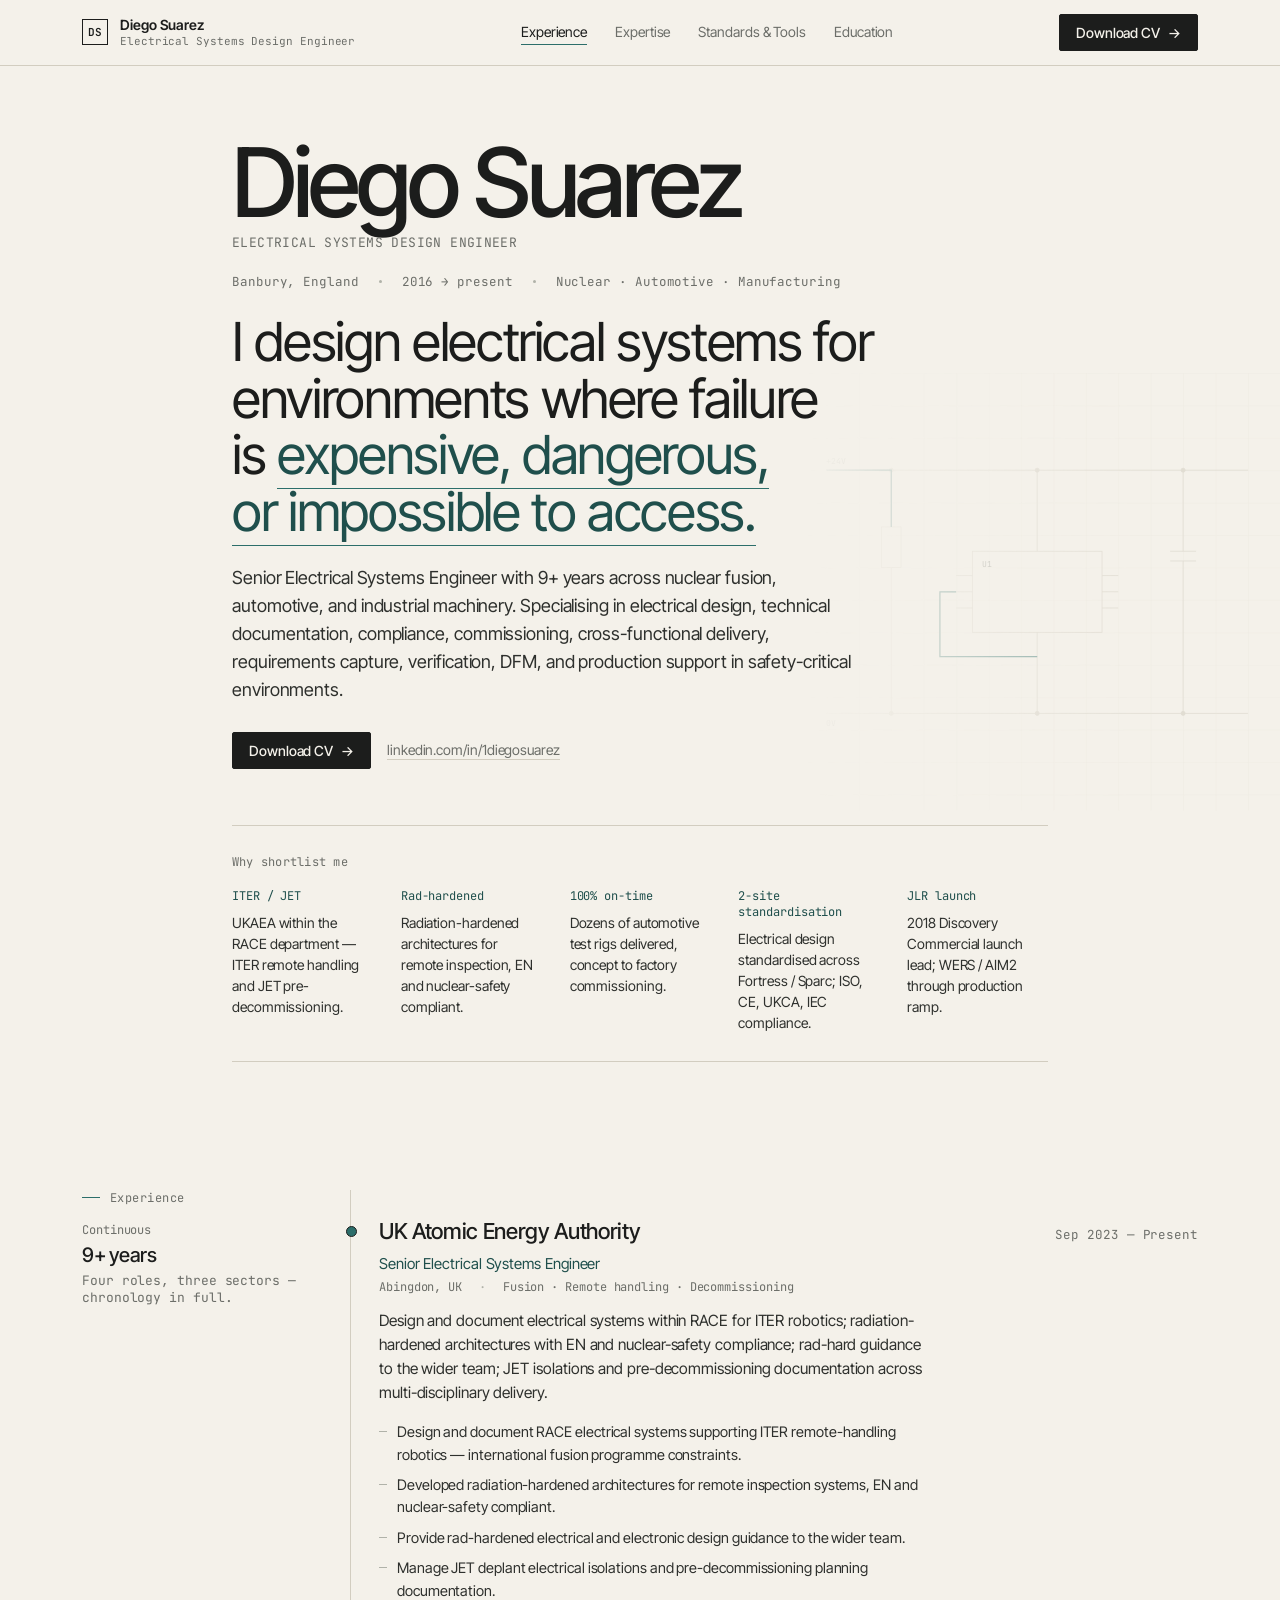
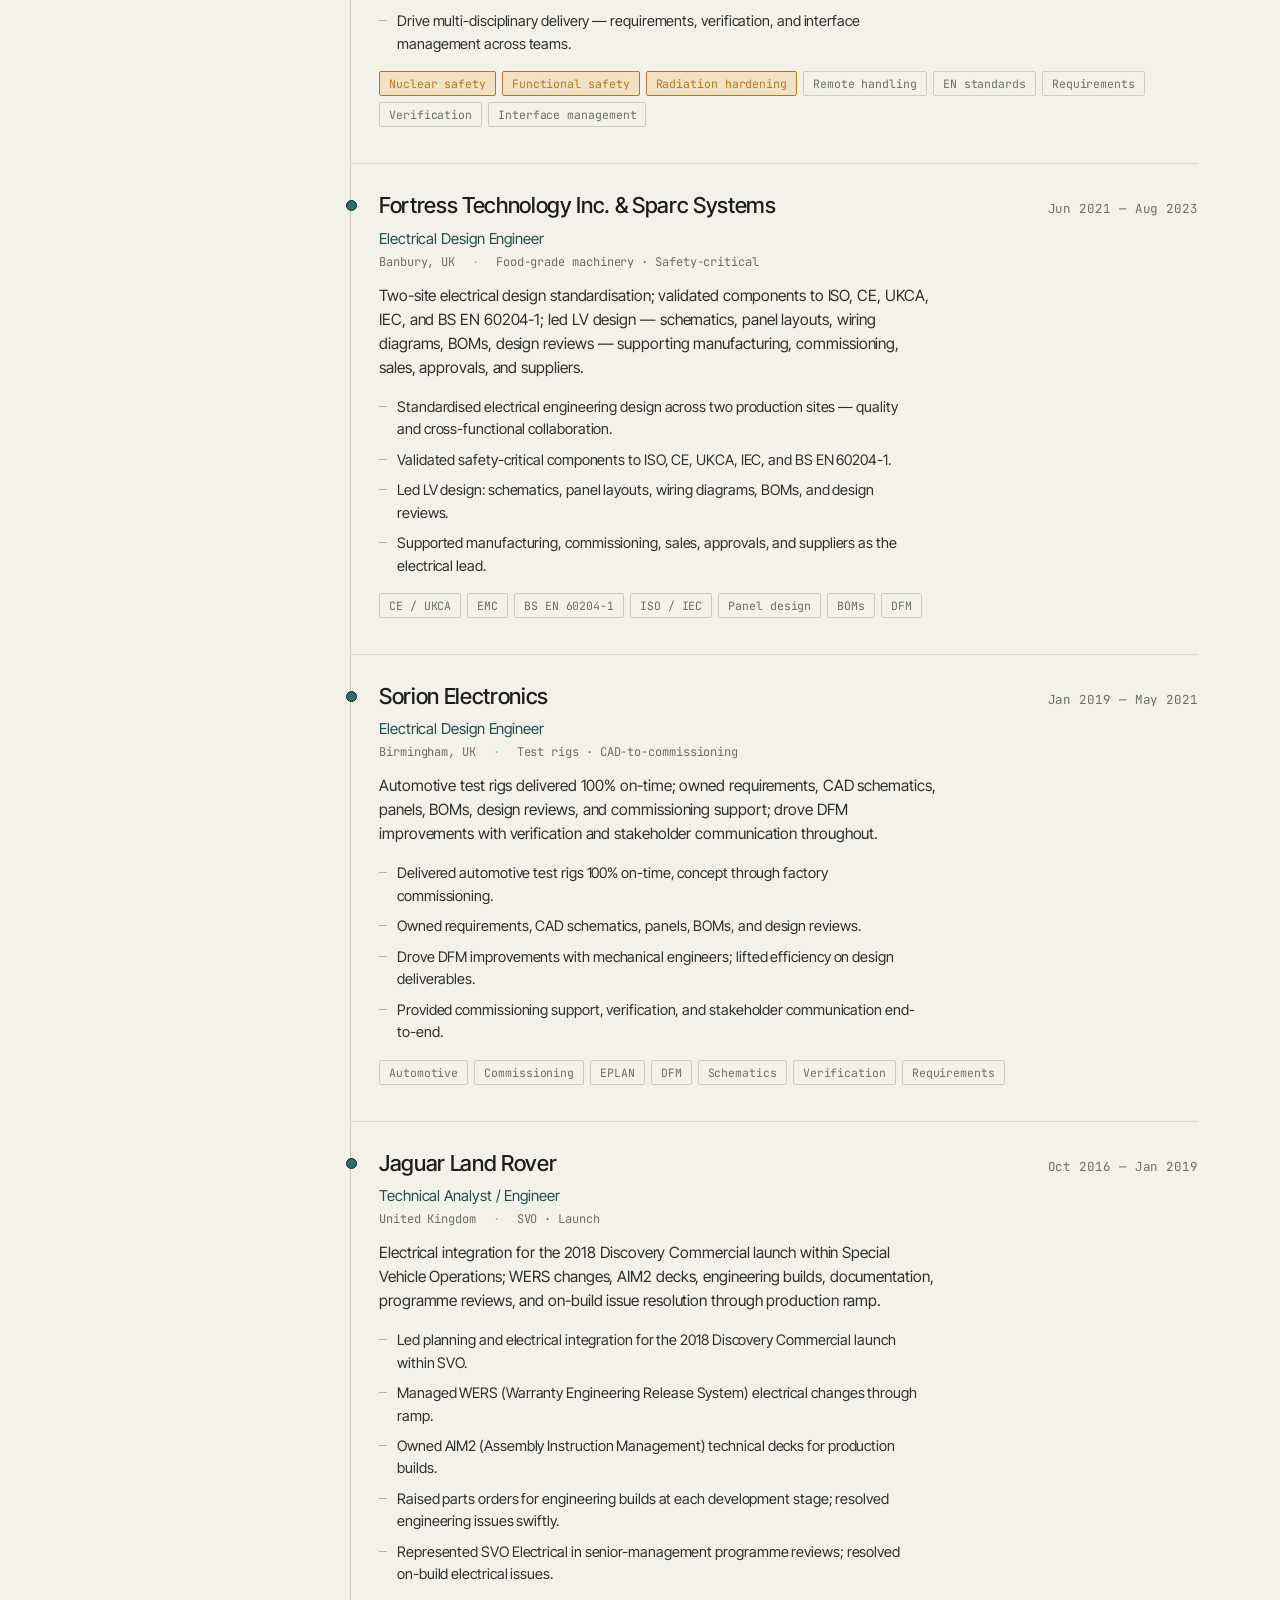
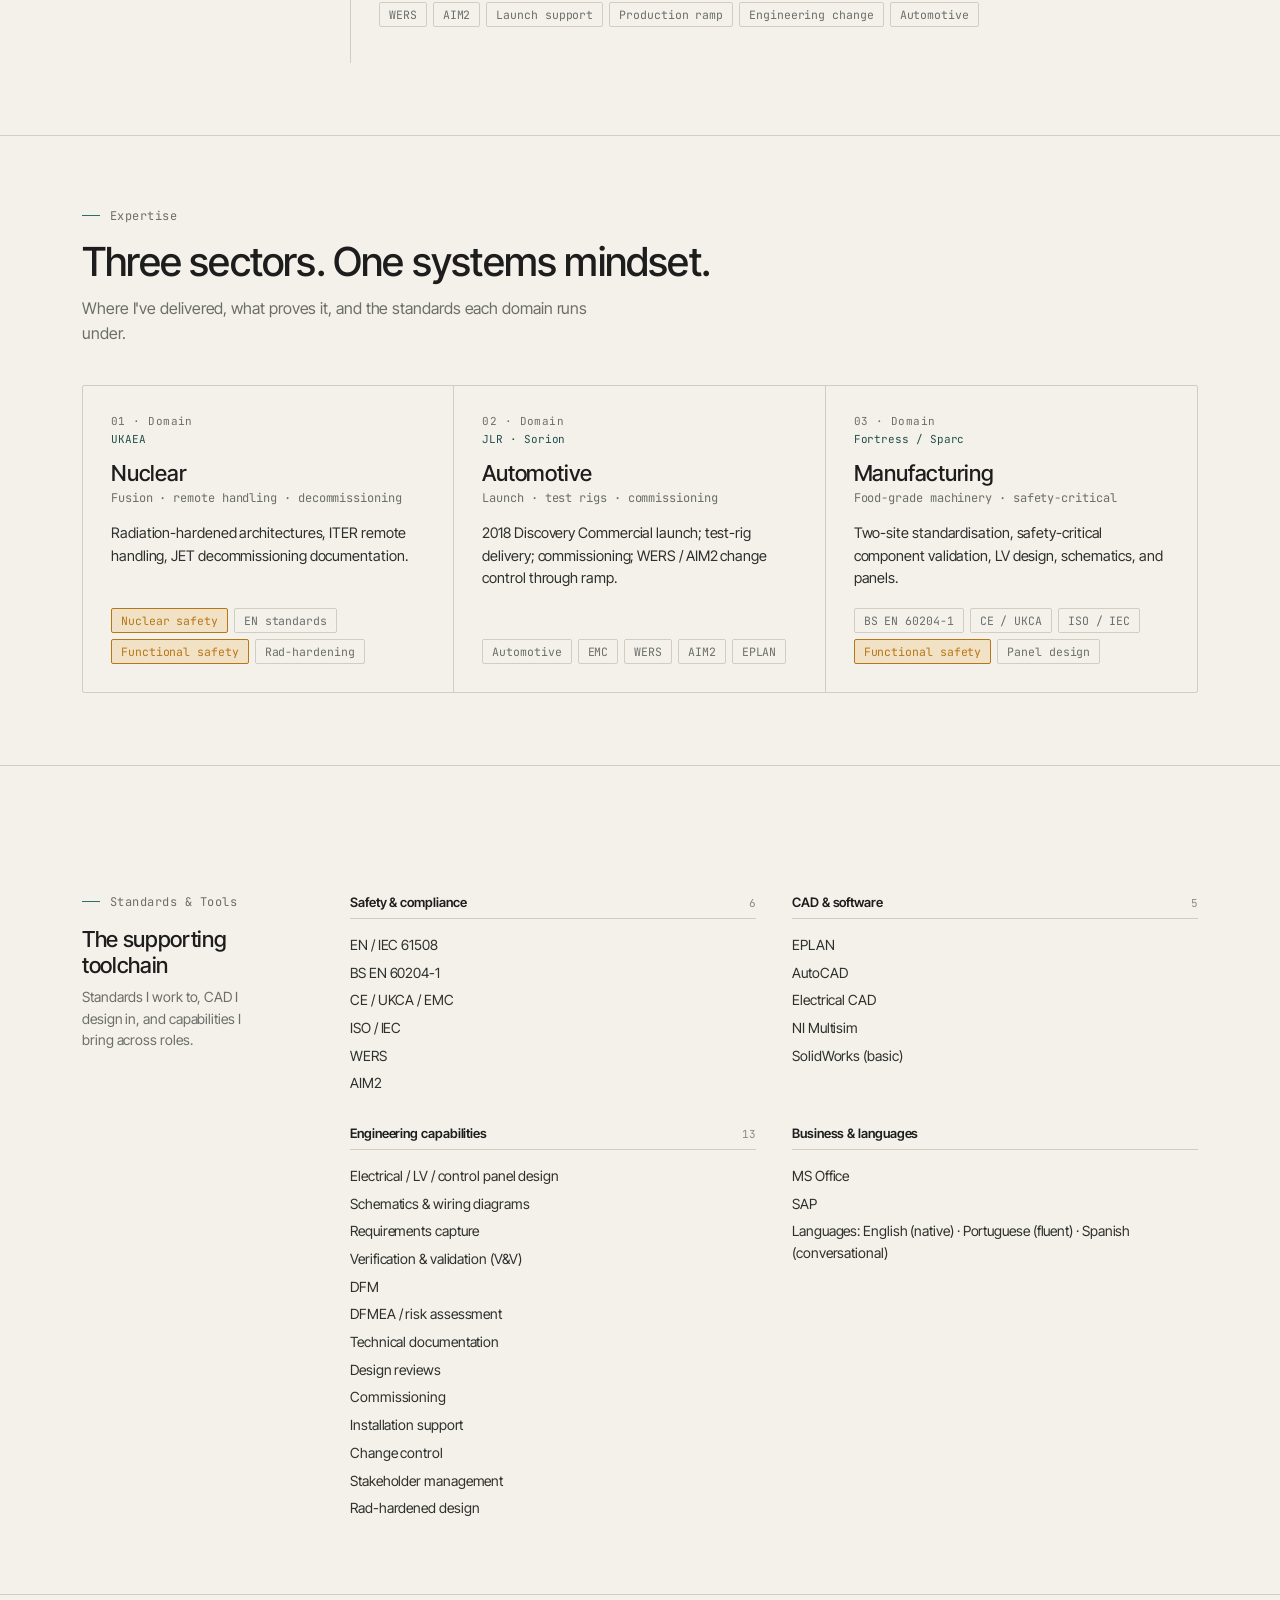
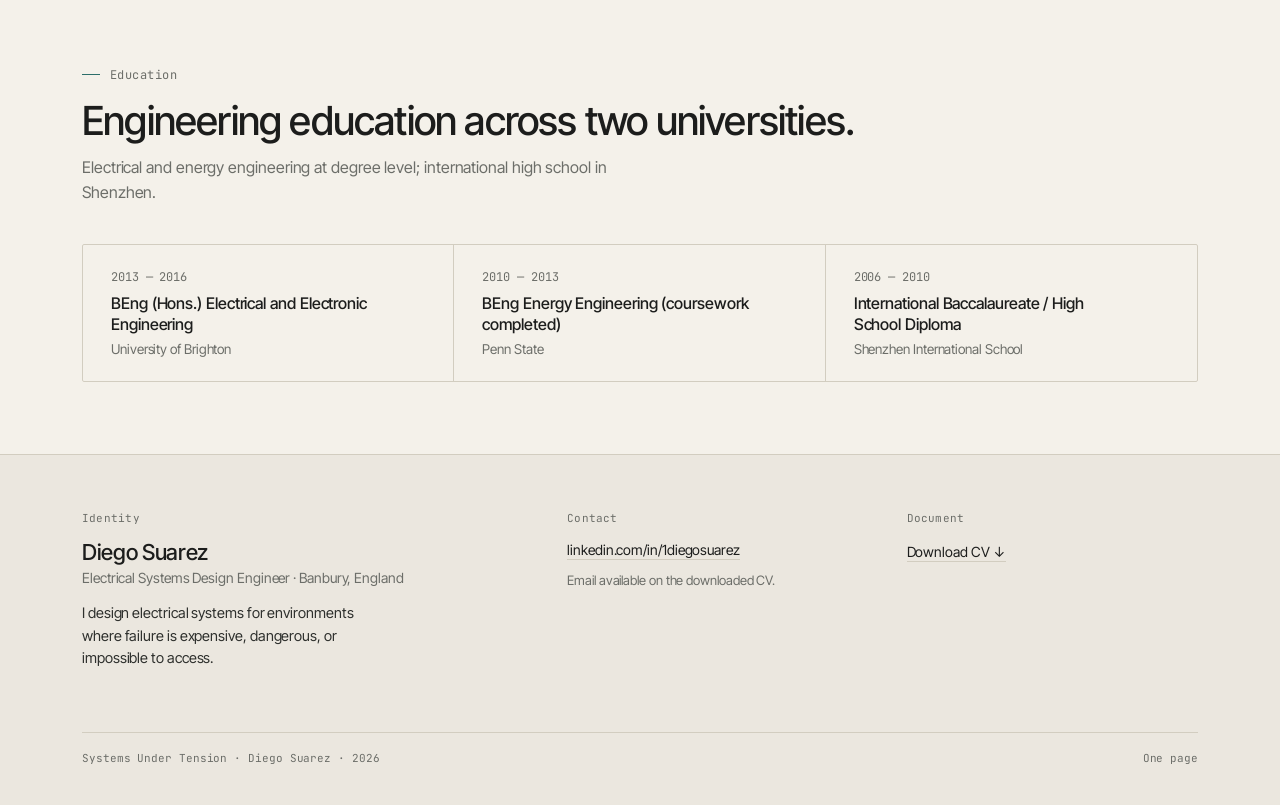
==== commit c1b369f9: "increase hero name prominence and reorder hero intro" ====
--- a/index.html
+++ b/index.html
@@ -99,15 +99,15 @@
   </div>
 
   <div class="shell hero-inner">
+    <div class="hero-name">
+      <span class="hero-person">Diego Suarez</span>
+      <span class="hero-role">Electrical Systems Design Engineer</span>
+    </div>
+
     <div class="hero-meta">
       <span>Banbury, England</span>
       <span>2016 → present</span>
       <span>Nuclear · Automotive · Manufacturing</span>
-    </div>
-
-    <div class="hero-name">
-      <span class="hero-person">Diego Suarez</span>
-      <span class="hero-role">Electrical Systems Design Engineer</span>
     </div>
 
     <h1 class="hero-title">
--- a/styles.css
+++ b/styles.css
@@ -203,25 +203,26 @@
   display: flex;
   flex-direction: column;
   align-items: flex-start;
-  gap: 4px;
-  margin-bottom: 18px;
+  gap: 8px;
+  margin-bottom: 22px;
 }
 .hero-person {
-  font-size: clamp(24px, 3vw, 34px);
+  font-size: clamp(56px, 8vw, 96px);
   font-weight: 500;
-  letter-spacing: -0.025em;
-  line-height: 1;
+  letter-spacing: -0.045em;
+  line-height: 0.92;
   color: var(--ink);
 }
 .hero-role {
-  font-size: 12px;
-  color: var(--muted);
-  font-family: var(--mono);
-  letter-spacing: 0.02em;
+  font-size: 13px;
+  color: var(--muted);
+  font-family: var(--mono);
+  letter-spacing: 0.03em;
+  text-transform: uppercase;
 }
 
 .hero-title {
-  font-size: clamp(36px, 5vw, 60px);
+  font-size: clamp(34px, 4.2vw, 56px);
   font-weight: 400;
   letter-spacing: -0.025em;
   line-height: 1.05;
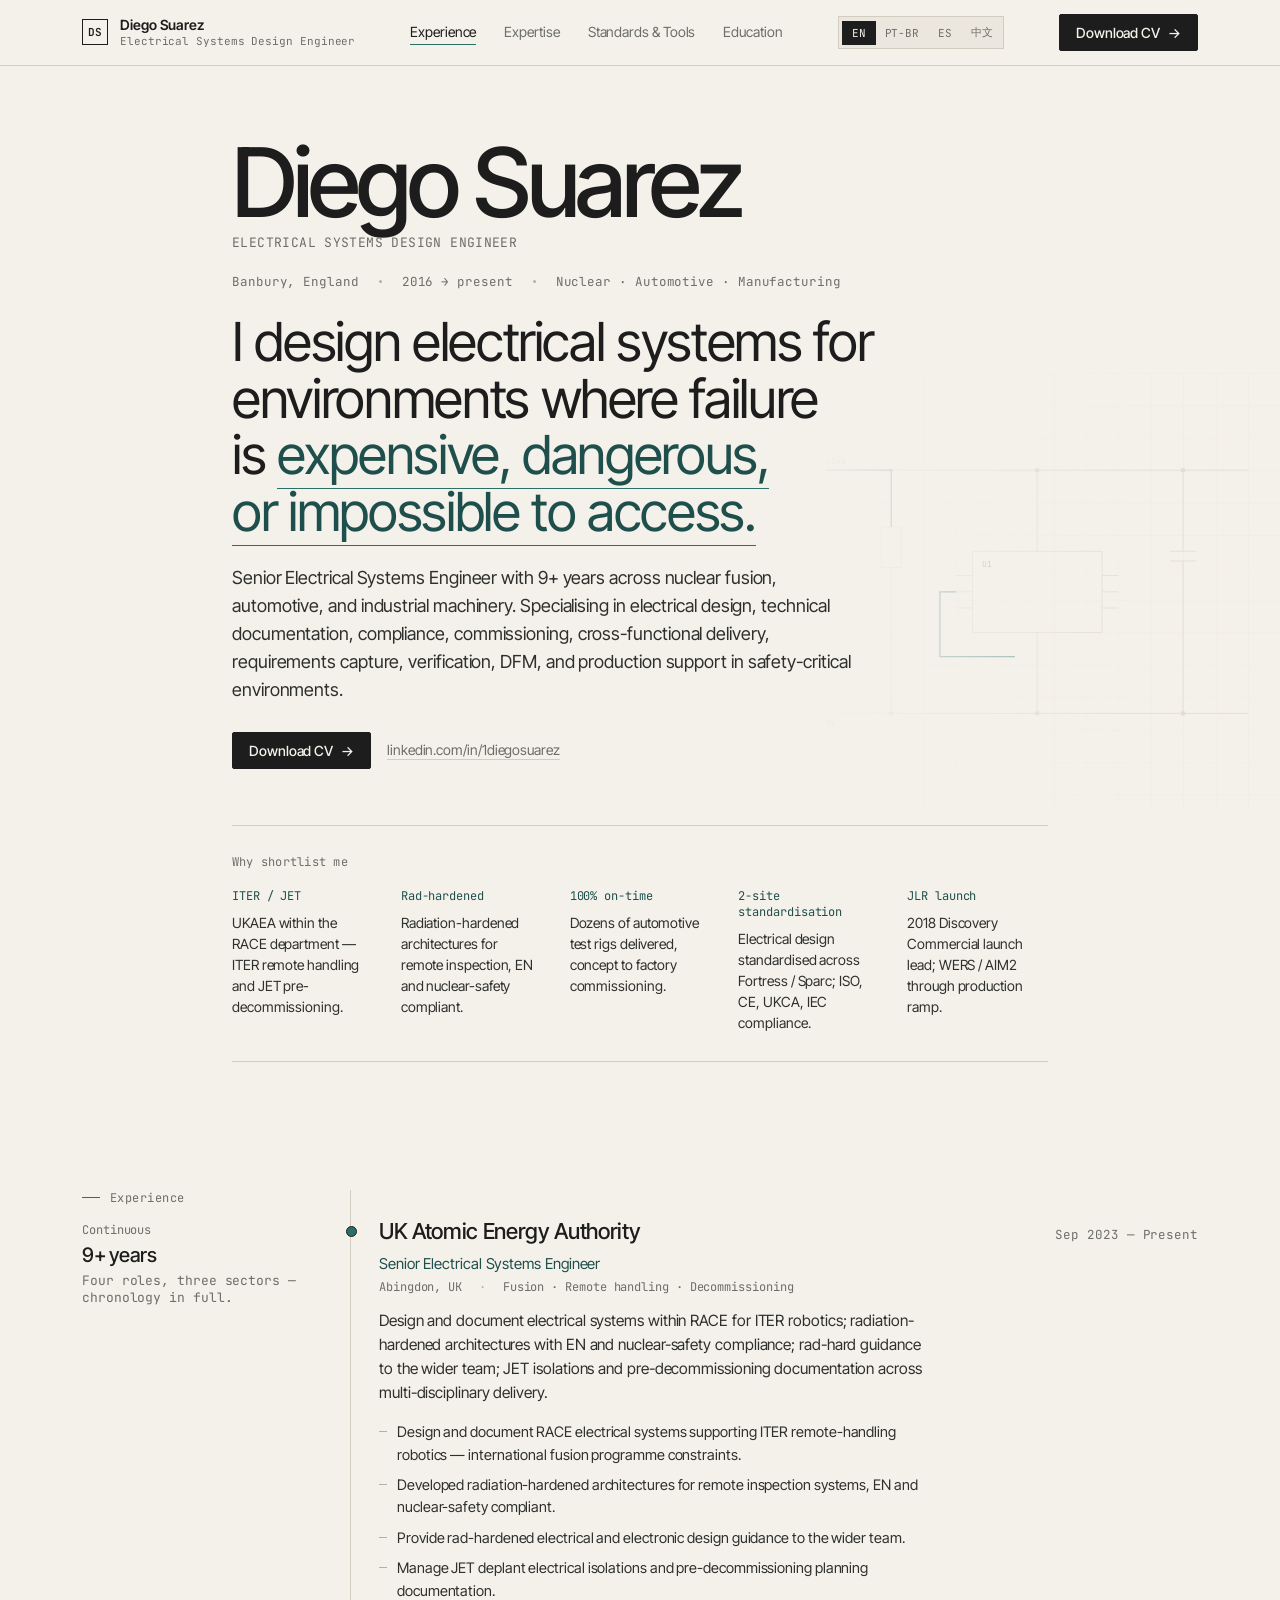
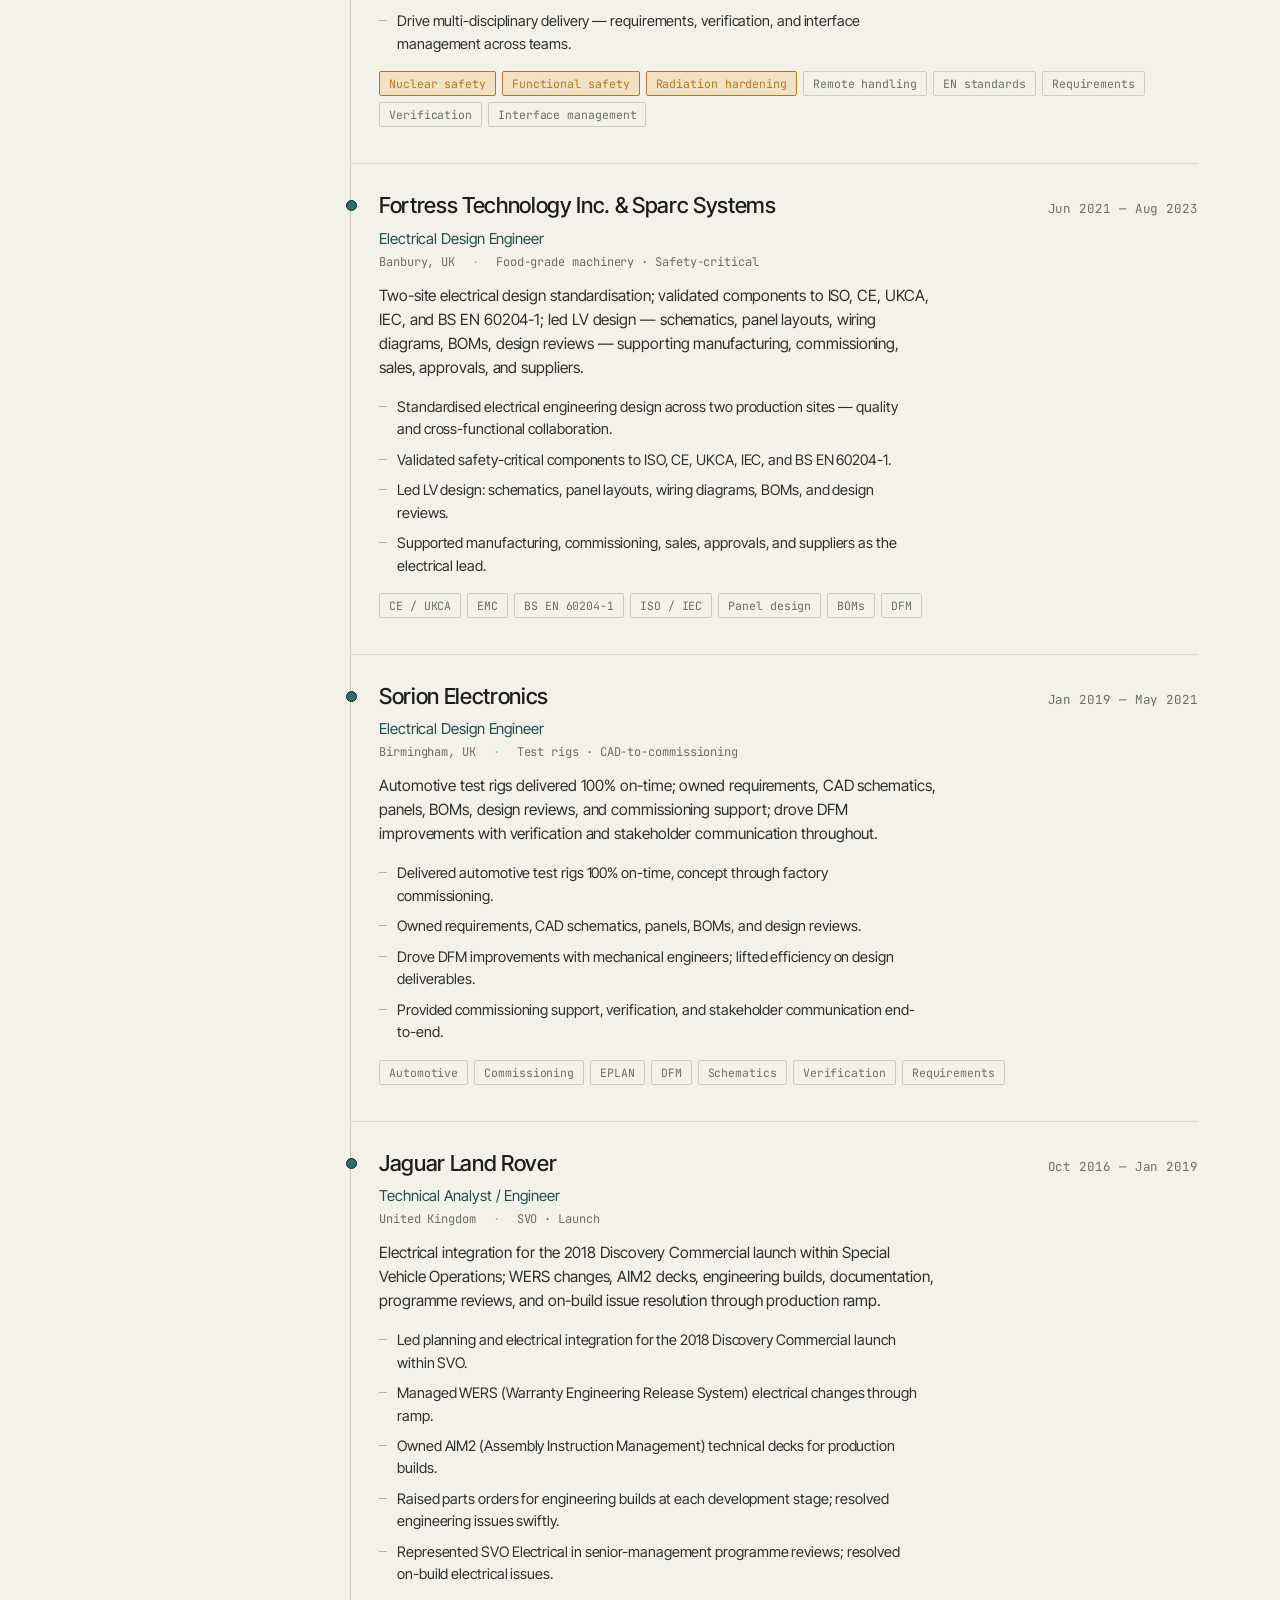
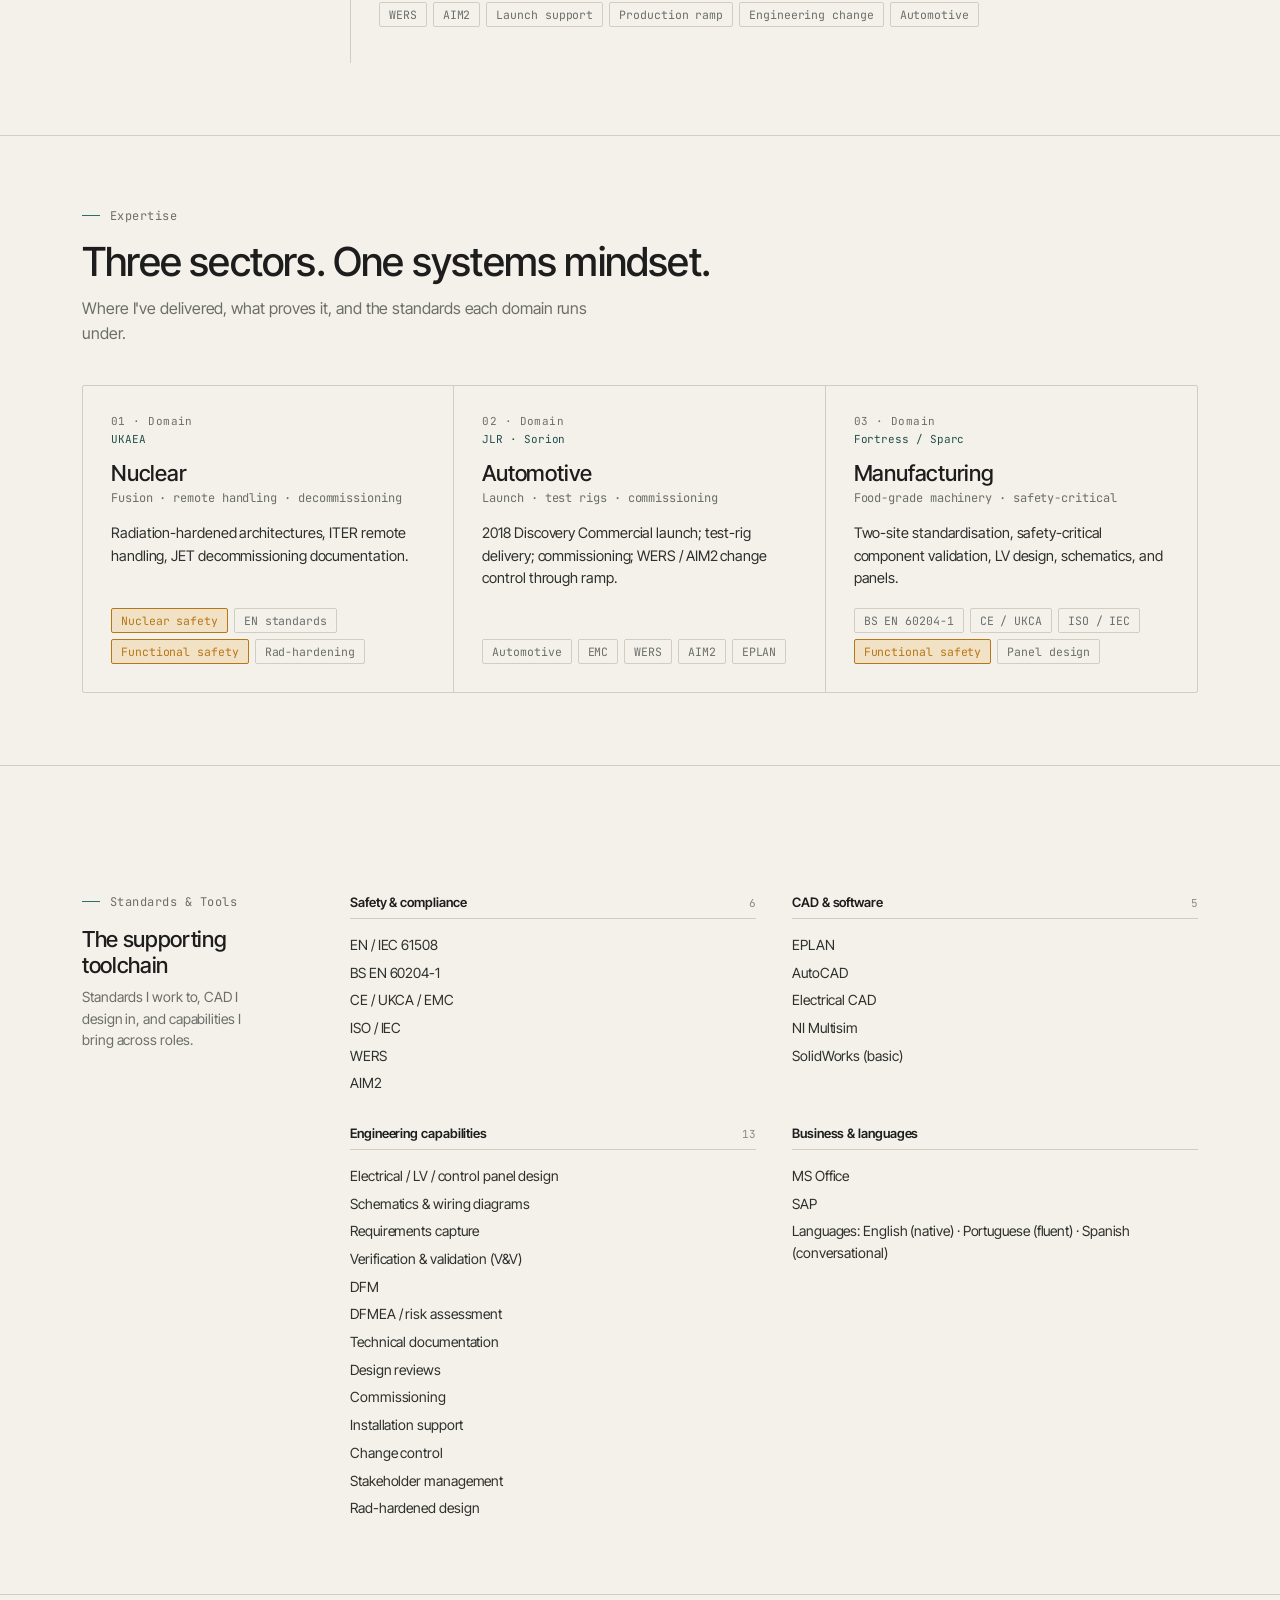
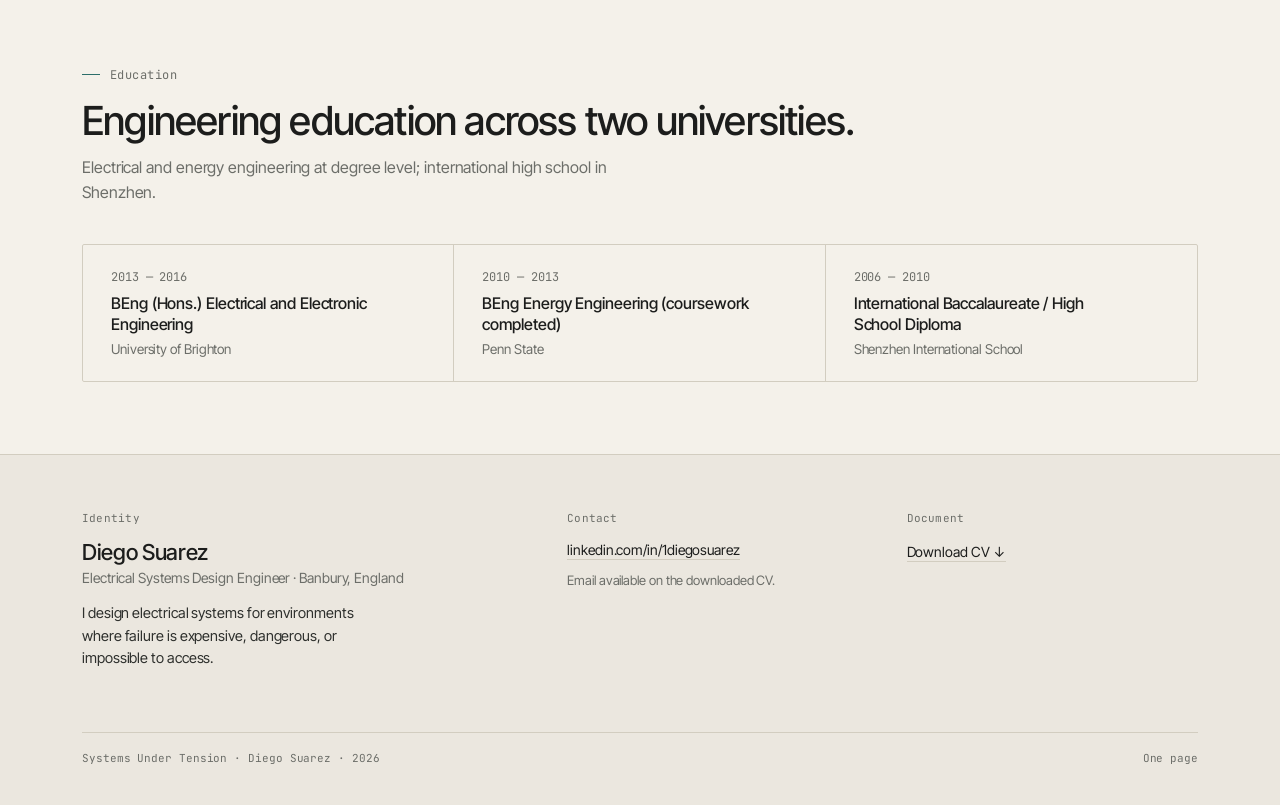
==== commit d18a05cf: "Add static multilingual CV pages" ====
--- a/index.html
+++ b/index.html
@@ -8,6 +8,11 @@
 <link rel="preconnect" href="https://fonts.googleapis.com">
 <link rel="preconnect" href="https://fonts.gstatic.com" crossorigin>
 <link href="https://fonts.googleapis.com/css2?family=Inter+Tight:wght@400;500;600&family=JetBrains+Mono:wght@400;500&display=swap" rel="stylesheet">
+<link rel="alternate" hreflang="en" href="index.html">
+<link rel="alternate" hreflang="pt-BR" href="pt-br/index.html">
+<link rel="alternate" hreflang="es" href="es/index.html">
+<link rel="alternate" hreflang="zh-CN" href="zh-cn/index.html">
+<link rel="alternate" hreflang="x-default" href="index.html">
 <link rel="stylesheet" href="styles.css?v=20260503">
 </head>
 <body>
@@ -26,6 +31,12 @@
       <a href="#expertise" data-jump="expertise">Expertise</a>
       <a href="#toolchain" data-jump="toolchain">Standards &amp; Tools</a>
       <a href="#education" data-jump="education">Education</a>
+    </nav>
+    <nav class="language-switcher" aria-label="Language">
+      <a href="index.html" hreflang="en" lang="en" aria-current="page">EN</a>
+      <a href="pt-br/index.html" hreflang="pt-BR" lang="pt-BR">PT-BR</a>
+      <a href="es/index.html" hreflang="es" lang="es">ES</a>
+      <a href="zh-cn/index.html" hreflang="zh-CN" lang="zh-CN">中文</a>
     </nav>
     <div class="header-cta">
       <a class="btn" href="Diego_Suarez_CV.pdf" download="Diego_Suarez_CV.pdf">
--- a/styles.css
+++ b/styles.css
@@ -21,7 +21,7 @@
   --amber: #b8761b;
   --amber-soft: #f1e2c5;
 
-  --sans: "Inter Tight", "Inter", -apple-system, BlinkMacSystemFont, "Segoe UI", Helvetica, Arial, sans-serif;
+  --sans: "Inter Tight", "Inter", -apple-system, BlinkMacSystemFont, "Segoe UI", "PingFang SC", "Microsoft YaHei", Helvetica, Arial, sans-serif;
   --mono: "JetBrains Mono", "IBM Plex Mono", ui-monospace, Menlo, Consolas, monospace;
 }
 
@@ -132,6 +132,32 @@
 .nav-links a.active::after {
   content: ""; position: absolute; left: 0; right: 0; bottom: -3px;
   height: 1px; background: var(--accent);
+}
+.language-switcher {
+  display: inline-flex;
+  align-items: center;
+  gap: 2px;
+  padding: 3px;
+  border: 1px solid var(--rule);
+  background: var(--surface);
+  font-family: var(--mono);
+  font-size: 11px;
+  color: var(--muted);
+  white-space: nowrap;
+}
+.language-switcher a {
+  min-width: 34px;
+  padding: 5px 7px;
+  text-align: center;
+  text-decoration: none;
+  transition: background 160ms ease, color 160ms ease;
+}
+.language-switcher a:hover {
+  color: var(--ink);
+}
+.language-switcher a[aria-current="page"] {
+  background: var(--ink);
+  color: var(--bg);
 }
 .header-cta { display: flex; gap: 10px; align-items: center; }
 
@@ -148,6 +174,10 @@
     scrollbar-width: none;
   }
   .nav-links::-webkit-scrollbar { display: none; }
+  .language-switcher {
+    align-self: flex-start;
+    margin: 10px 20px 12px;
+  }
 }
 
 .btn {
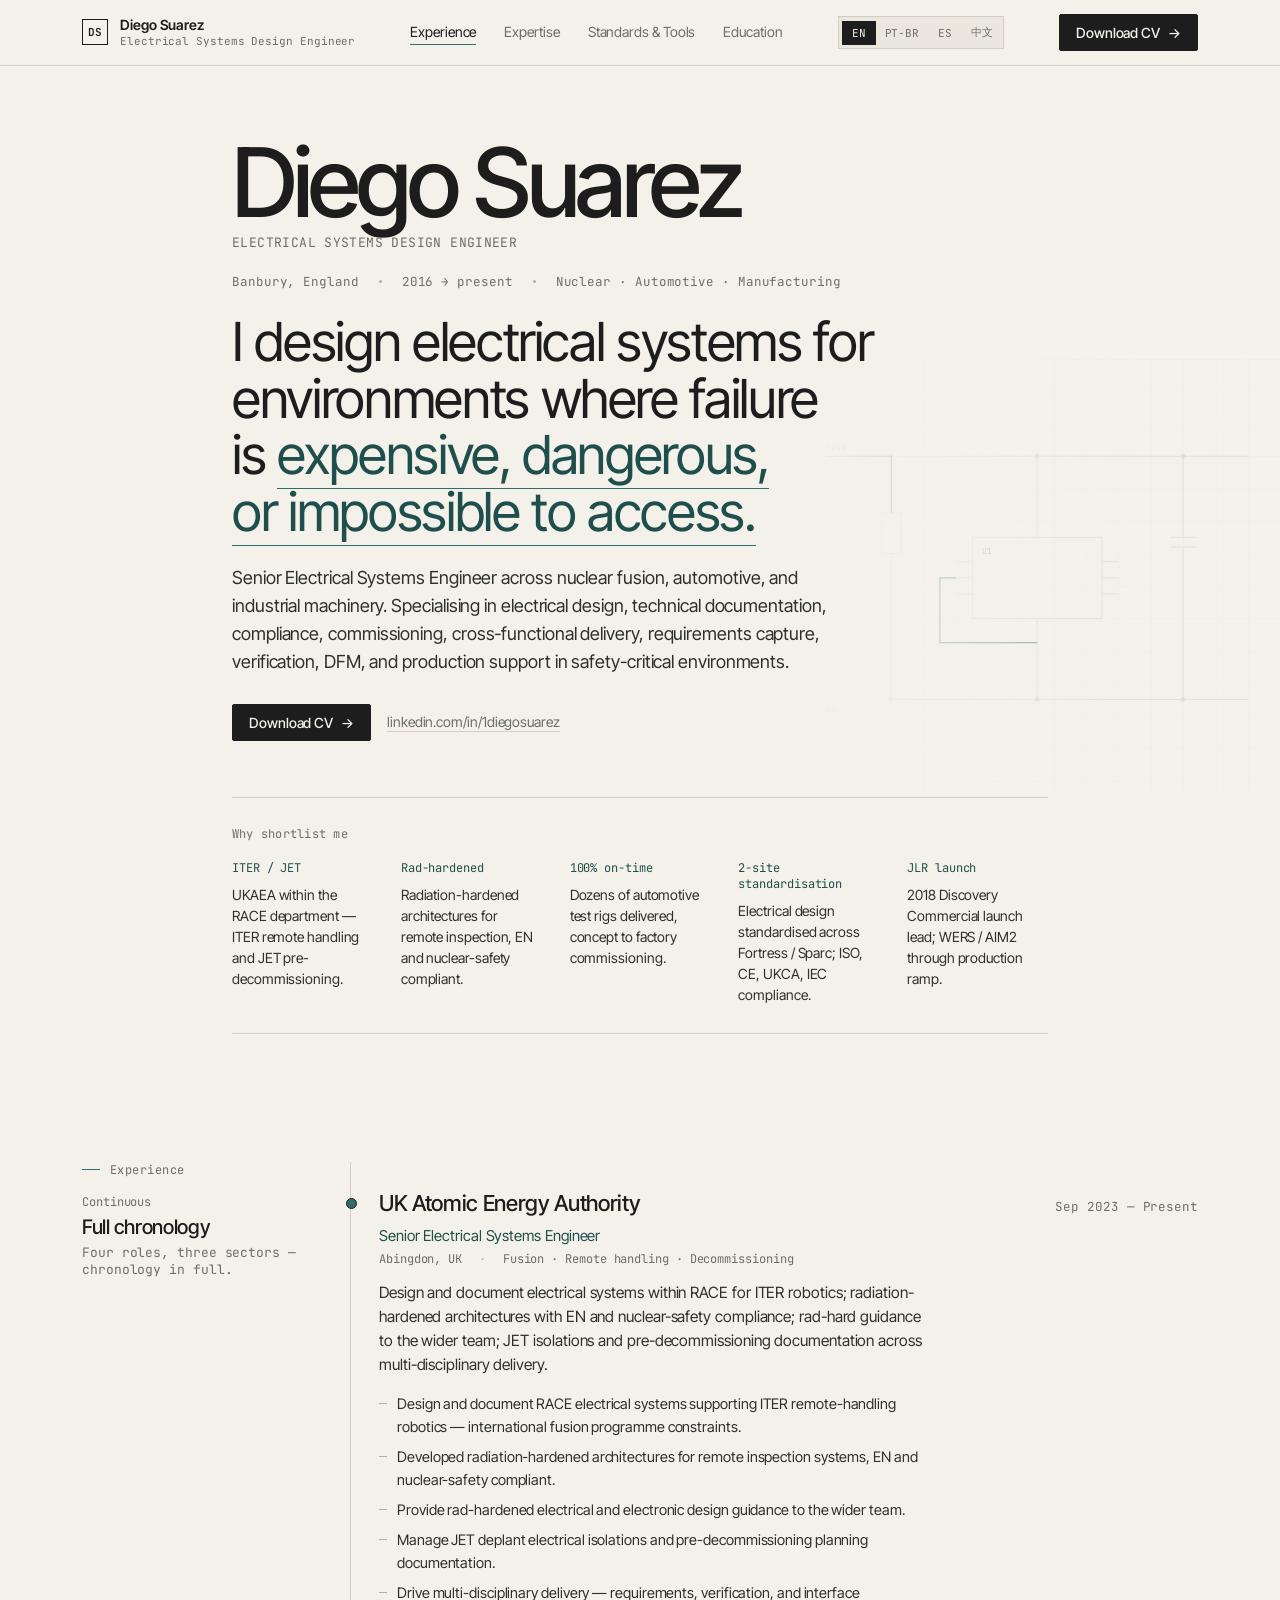
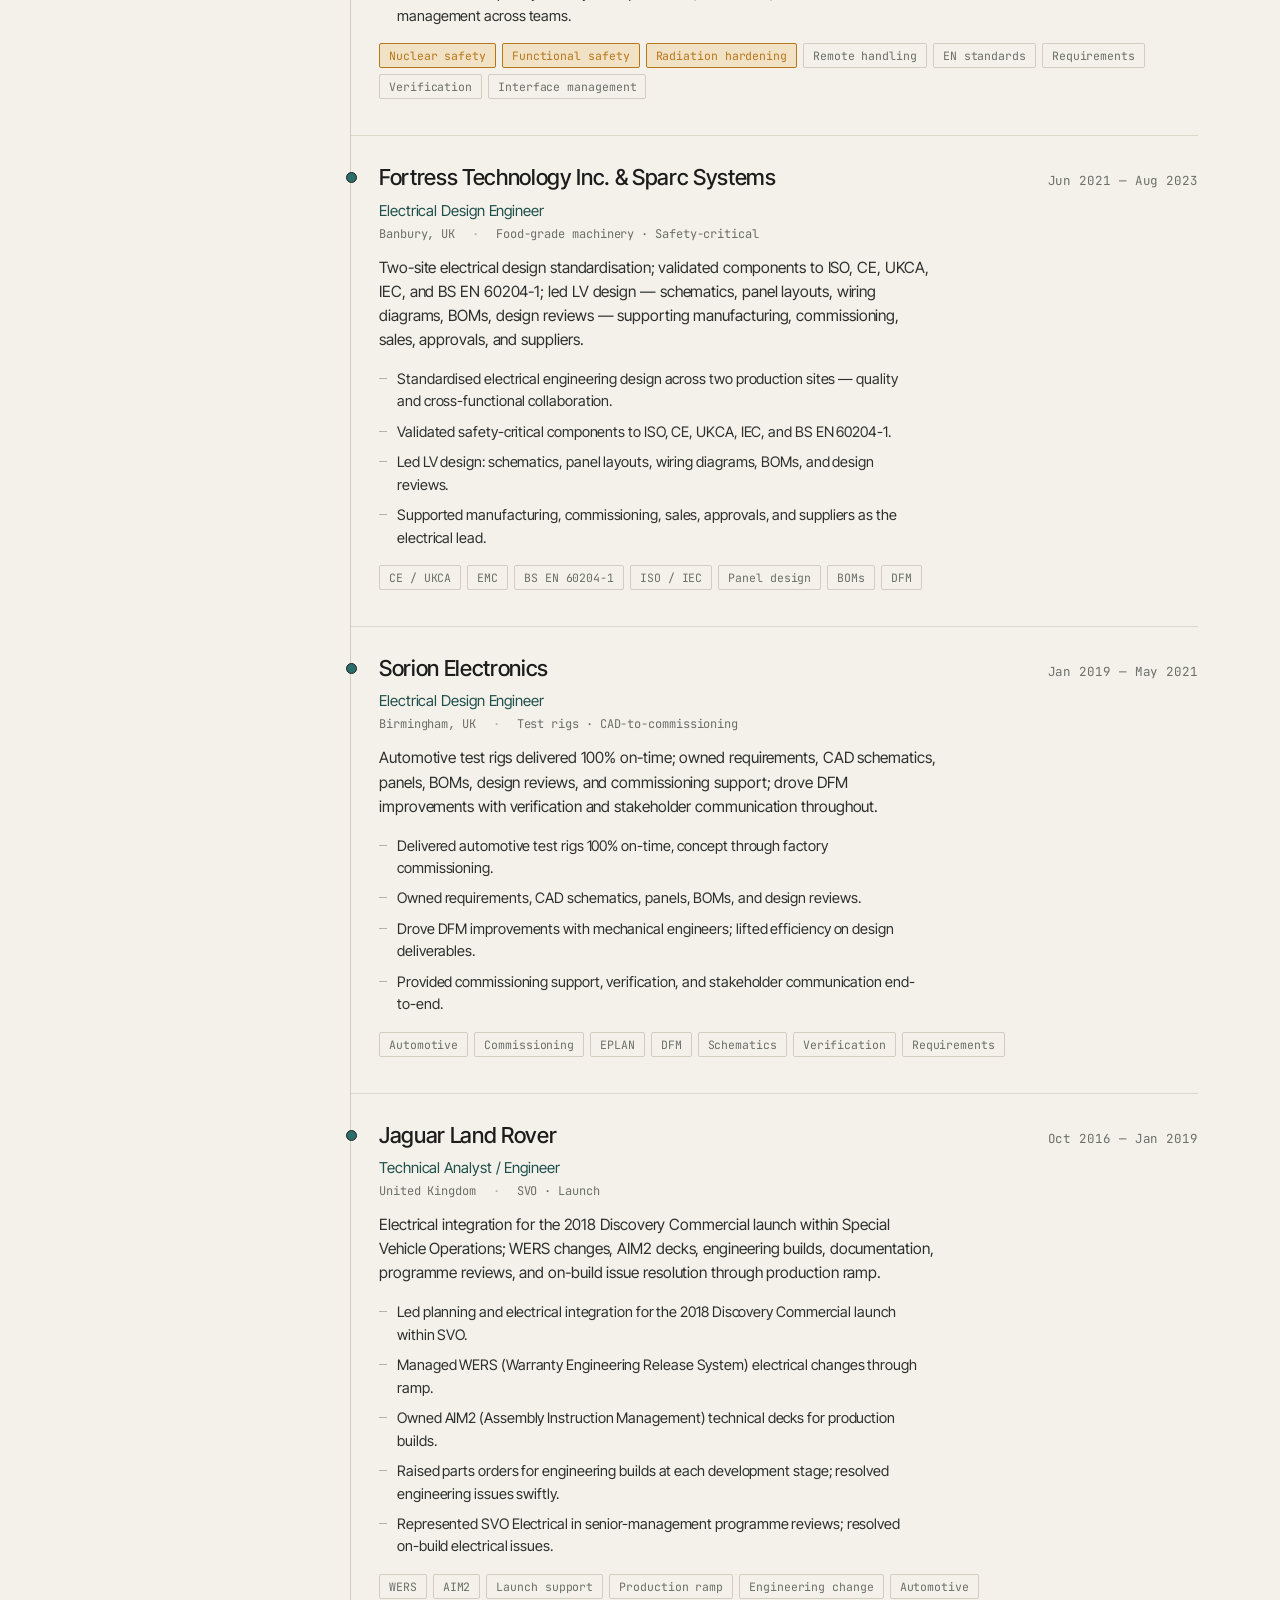
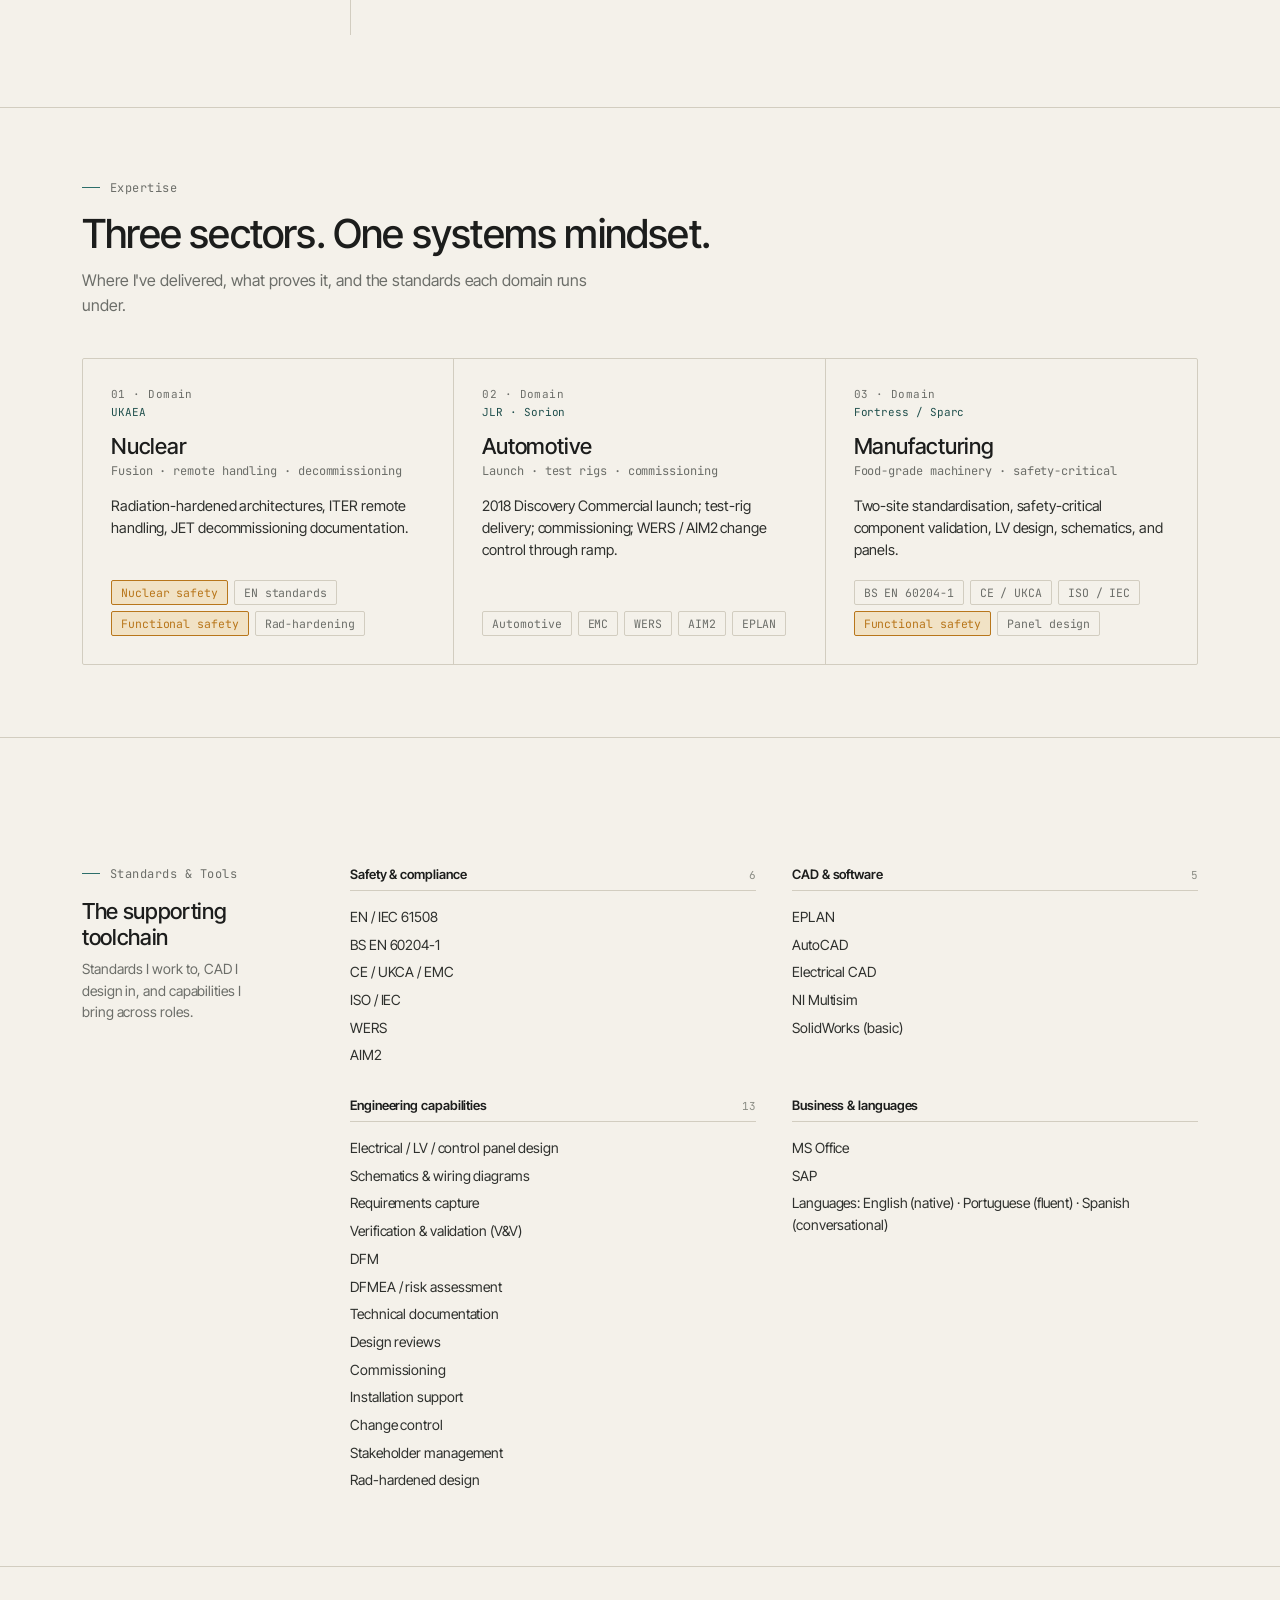
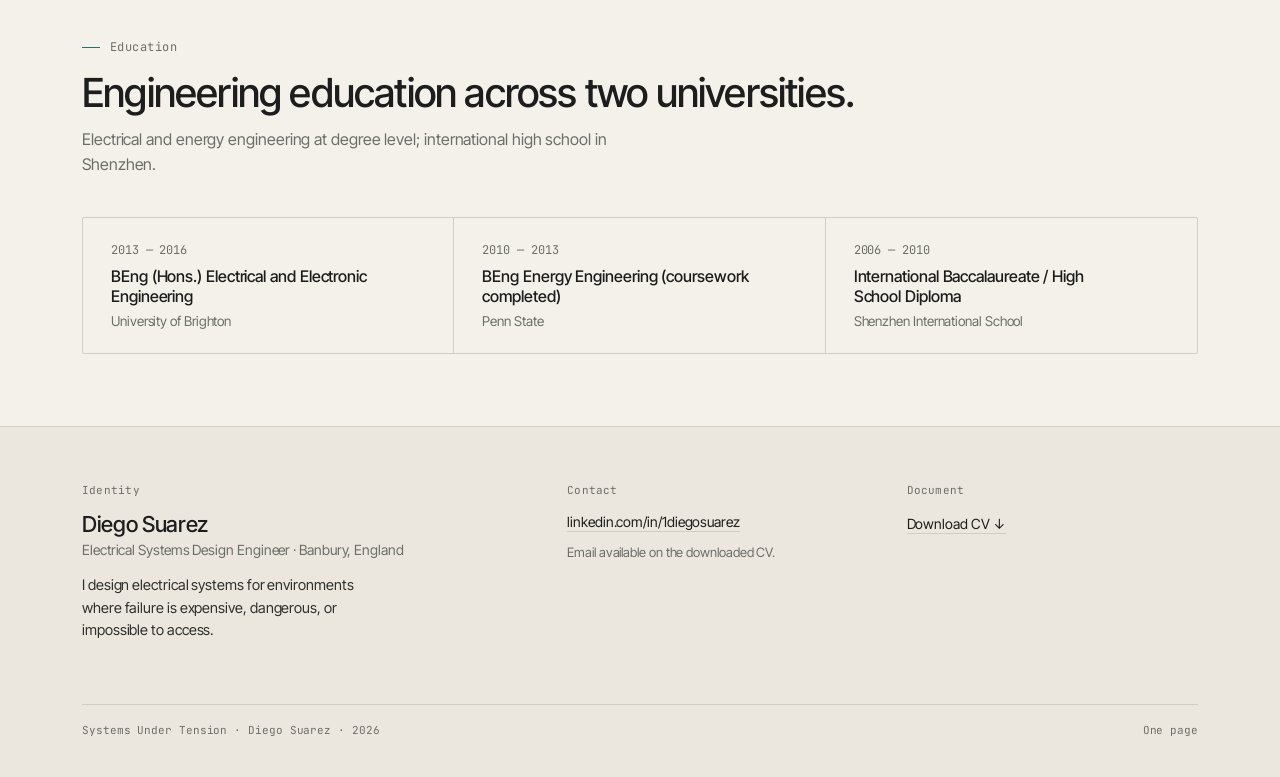
==== commit a9741511: "Refine translations and remove years claim" ====
--- a/index.html
+++ b/index.html
@@ -4,7 +4,7 @@
 <meta charset="UTF-8">
 <meta name="viewport" content="width=device-width, initial-scale=1">
 <title>Diego Suarez · Senior Electrical Design Engineer</title>
-<meta name="description" content="Diego Suarez — Electrical Systems Design Engineer. 9+ years across nuclear fusion, automotive, and industrial machinery.">
+<meta name="description" content="Diego Suarez — Electrical Systems Design Engineer across nuclear fusion, automotive, and industrial machinery.">
 <link rel="preconnect" href="https://fonts.googleapis.com">
 <link rel="preconnect" href="https://fonts.gstatic.com" crossorigin>
 <link href="https://fonts.googleapis.com/css2?family=Inter+Tight:wght@400;500;600&family=JetBrains+Mono:wght@400;500&display=swap" rel="stylesheet">
@@ -125,7 +125,7 @@
       I design electrical systems for environments where failure is <em>expensive, dangerous, or impossible to access.</em>
     </h1>
 
-    <p class="hero-summary">Senior Electrical Systems Engineer with 9+ years across nuclear fusion, automotive, and industrial machinery. Specialising in electrical design, technical documentation, compliance, commissioning, cross-functional delivery, requirements capture, verification, DFM, and production support in safety-critical environments.</p>
+    <p class="hero-summary">Senior Electrical Systems Engineer across nuclear fusion, automotive, and industrial machinery. Specialising in electrical design, technical documentation, compliance, commissioning, cross-functional delivery, requirements capture, verification, DFM, and production support in safety-critical environments.</p>
 
     <div class="hero-actions">
       <a class="btn" href="Diego_Suarez_CV.pdf" download="Diego_Suarez_CV.pdf">
@@ -170,7 +170,7 @@
       <aside class="experience-side">
         <div class="eyebrow">Experience</div>
         <div class="label">Continuous</div>
-        <div class="total">9+ years</div>
+        <div class="total">Full chronology</div>
         <div class="range">Four roles, three sectors — chronology in full.</div>
       </aside>
 
